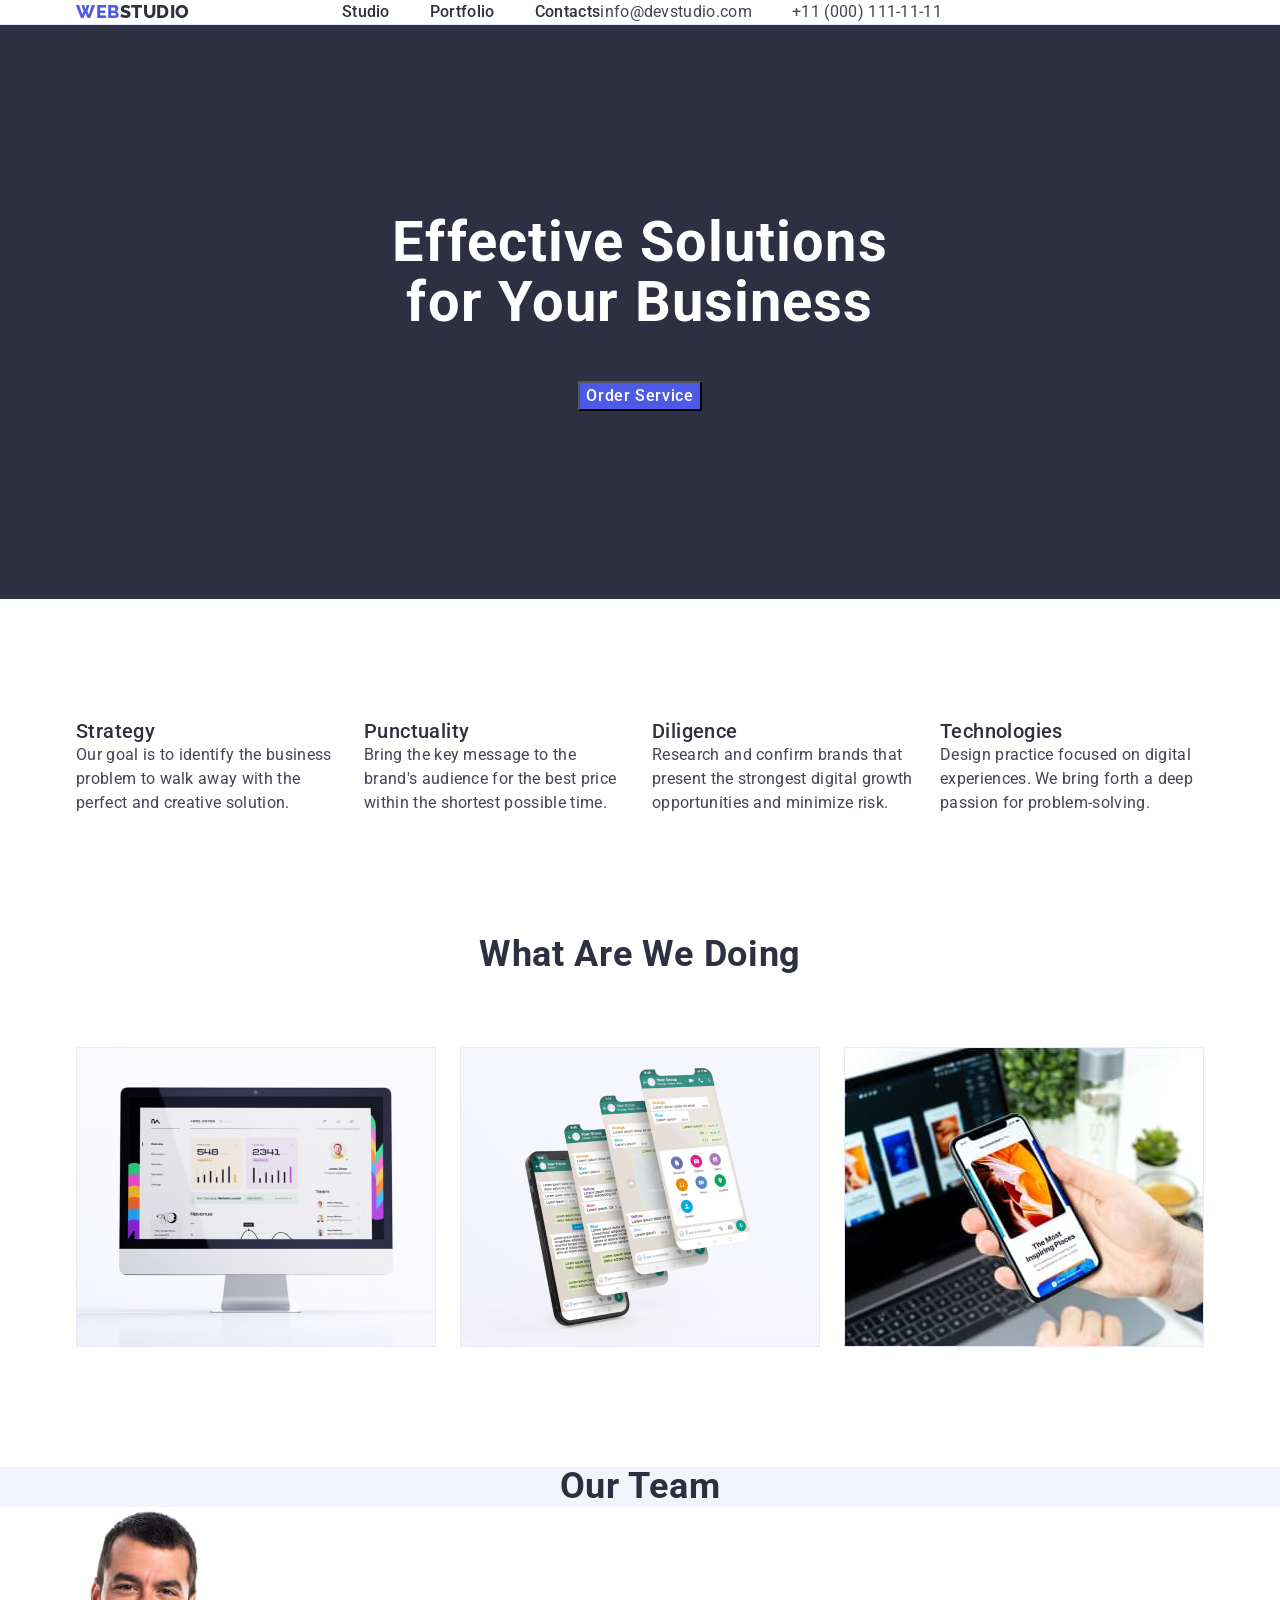
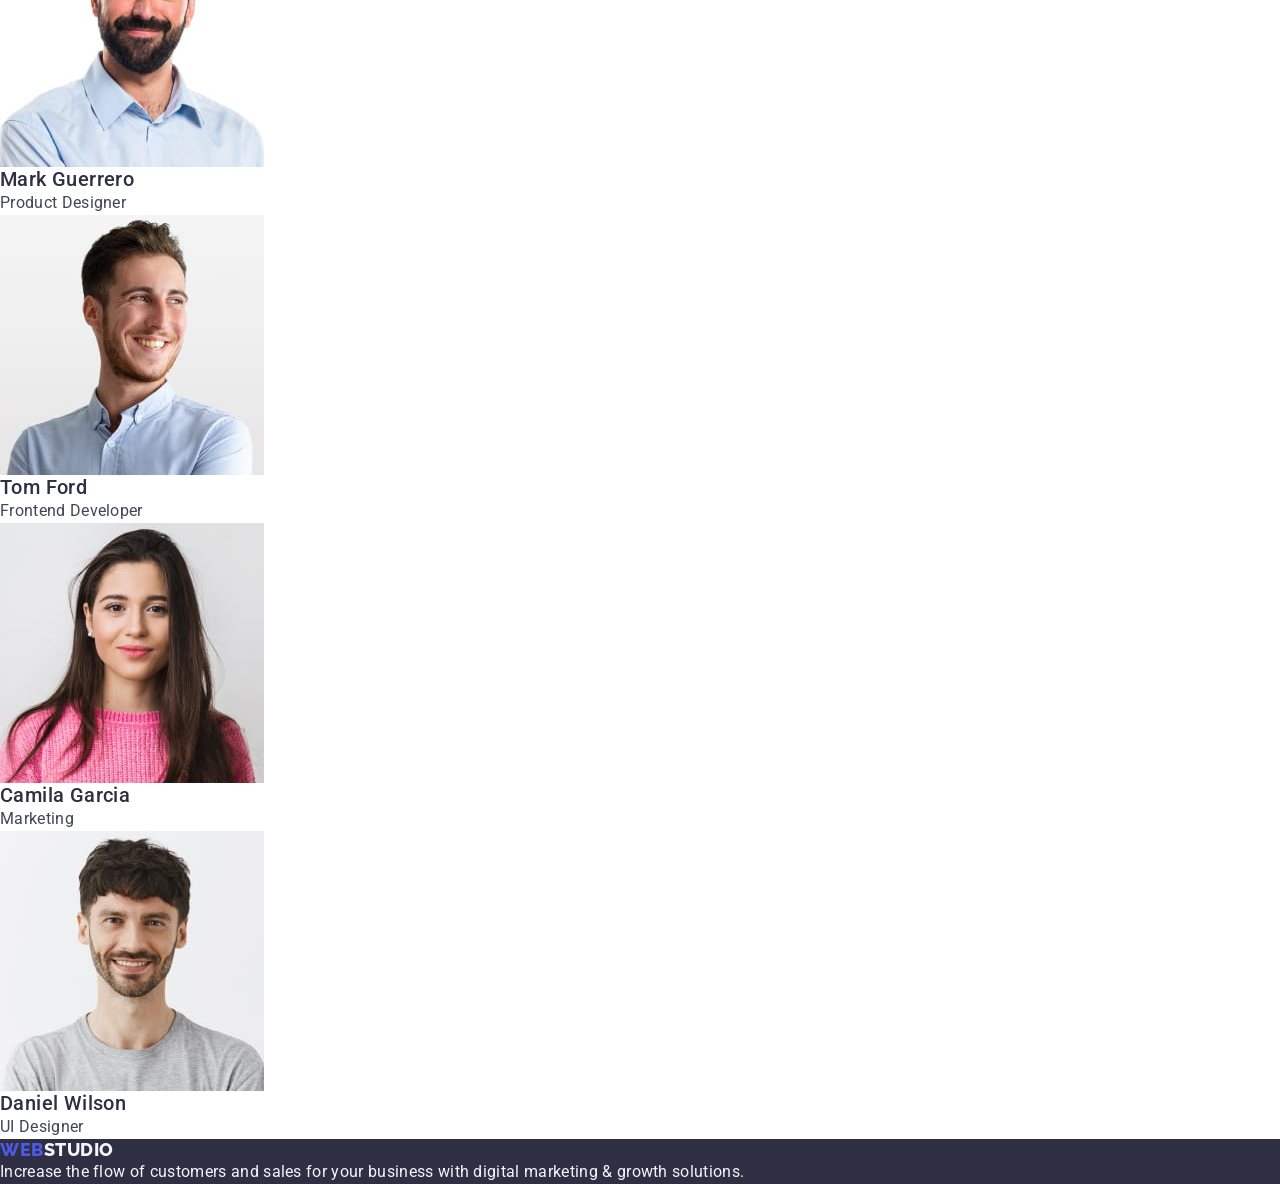
==== index.html @ e905e10e "update header" ====
<!DOCTYPE html>
<html lang="en">
  <head>
    <meta charset="UTF-8" />
    <meta http-equiv="X-UA-Compatible" content="IE=edge" />
    <meta name="viewport" content="width=device-width, initial-scale=1.0" />
    <meta name="description" content="WEBSTUDIO landingpage" />
    <!-- FONTY i STYLE-->
    <link
      rel="stylesheet"
      href="https://cdn.jsdelivr.net/npm/modern-normalize@2.0.0/modern-normalize.min.css"
    />
    <link rel="preconnect" href="https://fonts.googleapis.com" />
    <link rel="preconnect" href="https://fonts.gstatic.com" crossorigin />
    <link
      href="https://fonts.googleapis.com/css2?family=Raleway:wght@800&family=Roboto:wght@400;500;700;900&display=swap"
      rel="stylesheet"
    />
    <link rel="stylesheet" href="./css/styles.css" />
    <title>WEBSTUDIO Landingpage</title>
  </head>
  <body>
    <!-- NAWIGACJA --------------------------------------------------->
    <header class="main-header">
      <div class="header-container container">
        <nav class="main-navigation">
          <a href="./index.html" class="logo link"
            >Web<span class="studio">Studio</span></a
          >
          <ul class="menu-list list">
            <li><a href="./index.html" class="menu-item link">Studio</a></li>
            <li>
              <a href="./portfolio.html" class="menu-item link">Portfolio</a>
            </li>
            <li><a href="" class="menu-item link">Contacts</a></li>
          </ul>
        </nav>
        <address class="contact-details">
          <ul class="list">
            <li>
              <a href="mailto:info@devstudio.com" class="contact-item link"
                >info@devstudio.com</a
              >
            </li>
            <li>
              <a href="tel:+110001111111" class="contact-item link"
                >+11 (000) 111-11-11</a
              >
            </li>
          </ul>
        </address>
      </div>
    </header>

    <main>
      <!-- MAIN HERO SECTION ----------------------------------------------->
      <section class="hero-section">
        <h1 class="hero-title">Effective Solutions for Your Business</h1>
        <button type="button" class="hero-button">Order Service</button>
      </section>
      <!-- WHY US SECTION-------------------------------------------------->
      <section class="why-us-section">
        <h2 class="visually-hidden">Why us</h2>
        <ul class="why-us-list list">
          <li>
            <h3 class="list-item-title">Strategy</h3>
            <p class="why-us-item">
              Our goal is to identify the business problem to walk away with the
              perfect and creative solution.
            </p>
          </li>
          <li>
            <h3 class="list-item-title">Punctuality</h3>
            <p class="why-us-item">
              Bring the key message to the brand's audience for the best price
              within the shortest possible time.
            </p>
          </li>
          <li>
            <h3 class="list-item-title">Diligence</h3>
            <p class="why-us-item">
              Research and confirm brands that present the strongest digital
              growth opportunities and minimize risk.
            </p>
          </li>
          <li>
            <h3 class="list-item-title">Technologies</h3>
            <p class="why-us-item">
              Design practice focused on digital experiences. We bring forth a
              deep passion for problem-solving.
            </p>
          </li>
        </ul>
      </section>
      <!-- WHAT ARE WE DOING SECTION -------------------------------------->
      <section class="we-do-section">
        <h2 class="team-header">What are we doing</h2>
        <ul class="we-do-list list">
          <li>
            <img
              src="./images/screen.jpg"
              alt="we make layouts, and coding for your web site"
              width="360"
              height="300"
            />
          </li>
          <li>
            <img
              src="./images/phones.jpg"
              alt="we also make mobile wersions for all the smartphones"
              width="360"
              height="300"
            />
          </li>
          <li>
            <img
              src="./images/laptophones.jpg"
              alt="we can make color scheme on our tablet for your website"
              width="360"
              height="300"
            />
          </li>
        </ul>
      </section>
      <!-- OUR TEAM SECTION ----------------------------------------------->
      <section class="team-section">
        <h2 class="team-header">Our Team</h2>
        <ul class="list">
          <li class="team-card">
            <img
              src="./images/guerrero.jpg"
              alt="man with a dark beard and short hair"
              width="264"
              height="260"
            />
            <h3 class="list-item-title">Mark Guerrero</h3>
            <p class="job-item">Product Designer</p>
          </li>
          <li class="team-card">
            <img
              src="./images/ford.jpg"
              alt="smiling young man in blue shirt"
              width="264"
              height="260"
            />
            <h3 class="list-item-title">Tom Ford</h3>
            <p class="job-item">Frontend Developer</p>
          </li>
          <li class="team-card">
            <img
              src="./images/garcia.jpg"
              alt="beautiful young woman with long brown hair in a pink sweater"
              width="264"
              height="260"
            />
            <h3 class="list-item-title">Camila Garcia</h3>
            <p class="job-item">Marketing</p>
          </li>
          <li class="team-card">
            <img
              src="./images/wilson.jpg"
              alt="smiling man with short stubble and brown hair"
              width="264"
              height="260"
            />
            <h3 class="list-item-title">Daniel Wilson</h3>
            <p class="job-item">UI Designer</p>
          </li>
        </ul>
      </section>
      <!-- FOOTER -------------------------------------------------------------->
      <footer class="footer-section">
        <a href="./index.html" class="logo link"
          >Web<span class="studio-footer">Studio</span></a
        >
        <p class="footer-text">
          Increase the flow of customers and sales for your business with
          digital marketing & growth solutions.
        </p>
      </footer>
    </main>
  </body>
</html>
---- css/styles.css ----
:root {
  --primary-bradn-color: #4d5ae5; /*IRIS*/
  --pressed-state-color: #404bbf; /*OCEAN*/
  --primary-text-color: #434455; /*SLATE*/
  --success-valid-color: #31d0aa; /*GREEN*/
  --second-text-color: #2e2f42; /*NAVY BLUE*/
  --subtle-text: #8e8f99; /*LIGHT SLATE*/
  --accent-color: #e7e9fc; /*CORNFLOWER*/
  --light-background: #f4f4fd; /*CLOUD*/
  --modal-overlay-color: #2e2f4266; /*NAVY BLUE MODAL*/
  --hero-background: #2e2f42b2; /*GREY*/
  --white-background: #ffffff; /*WHITE*/
  --modal-background-color: #fcfcfc; /*DAIRY*/
}

h1,
h2,
h3,
h4,
h5,
h6,
ul,
p {
  margin: 0;
  padding: 0;
  list-style-type: none;
}
img {
  display: block;
}

body {
  font-family: 'Roboto', sans-serif;
  font-weight: 400;
  font-size: 16px;
  line-height: 1.5;
  letter-spacing: 0.02em;
  color: var(--primary-text-color);
  background-color: var(--white-background);
}

.container {
  width: 1158px;
  margin: 0 auto;
  padding: 0 15px;
}

.visually-hidden {
  position: absolute;
  width: 1px;
  height: 1px;
  margin: -1px;
  border: 0;
  padding: 0;
  white-space: nowrap;
  clip-path: inset(100%);
  clip: rect(0 0 0 0);
  overflow: hidden;
}

.main-header {
  display: flex;
  align-items: center;
  justify-content: space-between;
  border-bottom: 1px solid #e7e9fc;
}

.header-container {
  display: flex;
}

.logo {
  color: var(--primary-bradn-color);
  font-family: 'Raleway', sans-serif;
  font-size: 18px;
  font-weight: 800;
  line-height: 1.17;
  letter-spacing: 0.54px;
  text-transform: uppercase;
  display: block;
  margin-right: 76px;
}

.studio {
  color: var(--second-text-color);
}

.main-navigation {
  display: flex;
  align-items: center;
}

.menu-list {
  display: flex;
  margin-left: 76px;
  gap: 40px;
}

.menu-item {
  font-weight: 500;
  font-size: 16px;
  line-height: 1.5;
  letter-spacing: 0.02em;
  color: var(--second-text-color);
  padding: 24px 0;
}

.list {
  list-style-type: none;
}

.link {
  text-decoration: none;
}

.menu-item:hover,
.menu-item:focus {
  color: var(--pressed-state-color);
}

.contact-details {
  font-style: normal;
}

.contact-details ul {
  display: flex;
  gap: 40px;
  margin-right: 156px;
}

.contact-item {
  font-size: 16px;
  line-height: 1.5;
  letter-spacing: 0.02em;
  color: var(--primary-text-color);
}

.contact-item:hover,
.contact-item:focus {
  color: var(--pressed-state-color);
}

.hero-section {
  background-color: var(--second-text-color);
  display: flex;
  flex-direction: column;
  align-items: center;
  padding: 188px;
}

.hero-title {
  color: var(--white-background);
  font-size: 56px;
  font-weight: 700;
  line-height: 1.07;
  letter-spacing: 0.02em;
  text-align: center;
  width: 496px;
}

.hero-button {
  background: var(--primary-bradn-color);
  color: var(--white-background);
  font-weight: 500;
  letter-spacing: 0.64px;
  font-family: 'Roboto', sans-serif;
  cursor: pointer;
  font-size: 16px;
  line-height: 1.5;
  margin-top: 48px;
}

.hero-button:hover,
.hero-button:focus {
  background-color: var(--pressed-state-color);
}

/* SEKCJA TZY */
.why-us-list {
  display: flex;
  flex-direction: row;
  gap: 24px;
  align-items: center;

  margin: 120px auto;
}

.why-us-section {
  display: flex;
  flex-direction: row;
  align-items: center;
}

.why-us-item {
  font-size: 16px;
  line-height: 1.5;
  letter-spacing: 0.02em;
  color: var(--primary-text-color);
  width: 264px;
}

/* SEKCJA CZWARTA */

.we-do-section {
  display: flex;
  flex-direction: column;
  align-items: center;
}
.we-do-list {
  display: flex;
  gap: 24px;
  align-items: center;
  margin: 72px auto 120px;
}

.team-section {
  background-color: var(--light-background);
}

.team-header {
  font-size: 36px;
  text-align: center;
  font-weight: 700;
  line-height: 1.11;
  letter-spacing: 0.02em;
  text-transform: capitalize;
  color: var(--second-text-color);
}

.team-card {
  background-color: var(--white-background);
}

.job-item {
  letter-spacing: 0.02em;
}

.studio-footer {
  color: var(--light-background);
}

.footer-section {
  background-color: var(--second-text-color);
}

.footer-text {
  color: var(--light-background);
}

/*PORTFOLIO ---------------- */

.filter-button {
  background-color: var(--light-background);
  color: var(--primary-bradn-color);
  font-family: 'Roboto', sans-serif;
  font-size: 16px;
  font-weight: 500;
  line-height: 1.5;
  letter-spacing: 0.04em;
  cursor: pointer;
}

.filter-button:hover,
.filter-button:focus {
  background-color: var(--pressed-state-color);
  color: var(--white-background);
}

.list-item-title {
  font-size: 20px;
  font-weight: 500;
  line-height: 1.2;
  letter-spacing: 0.02em;
  color: var(--second-text-color);
}

.projects-text {
  color: var(--primary-text-color);
}

.container {
  display: flex;
  flex-direction: row;
}
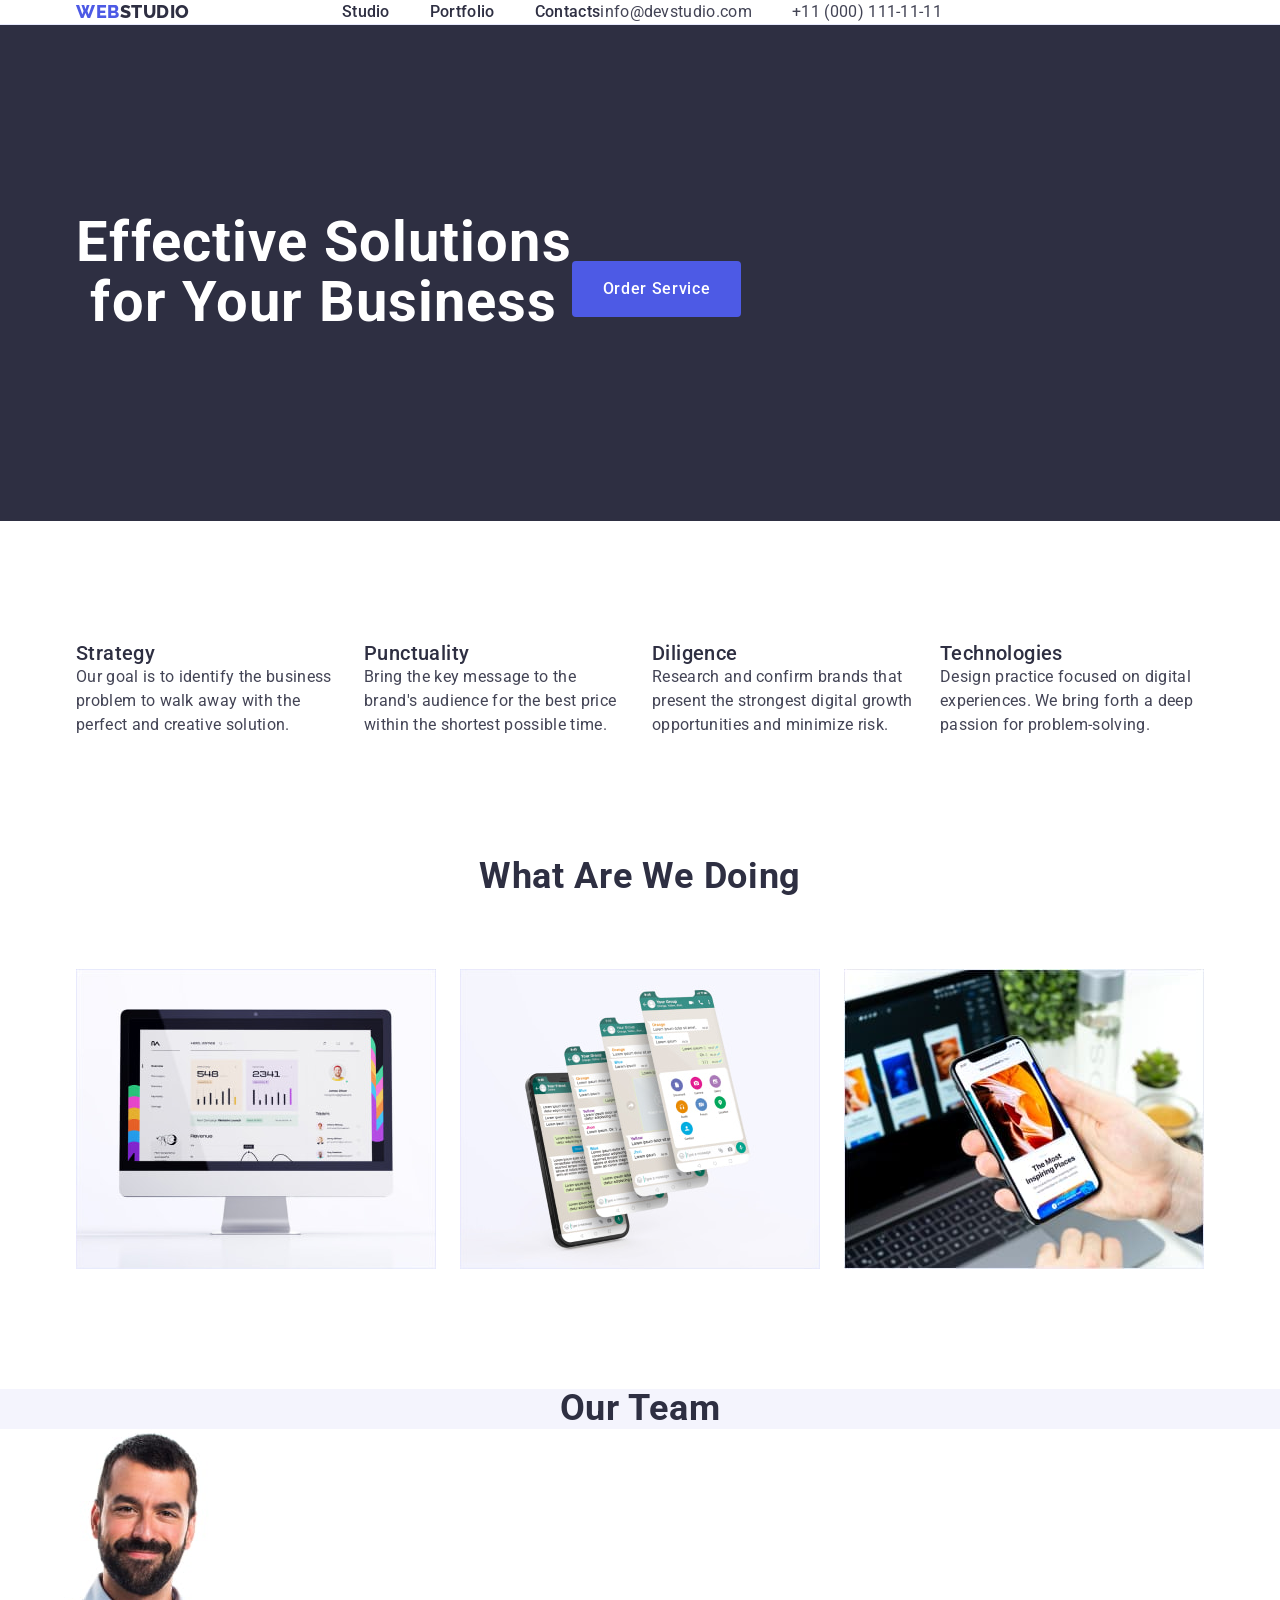
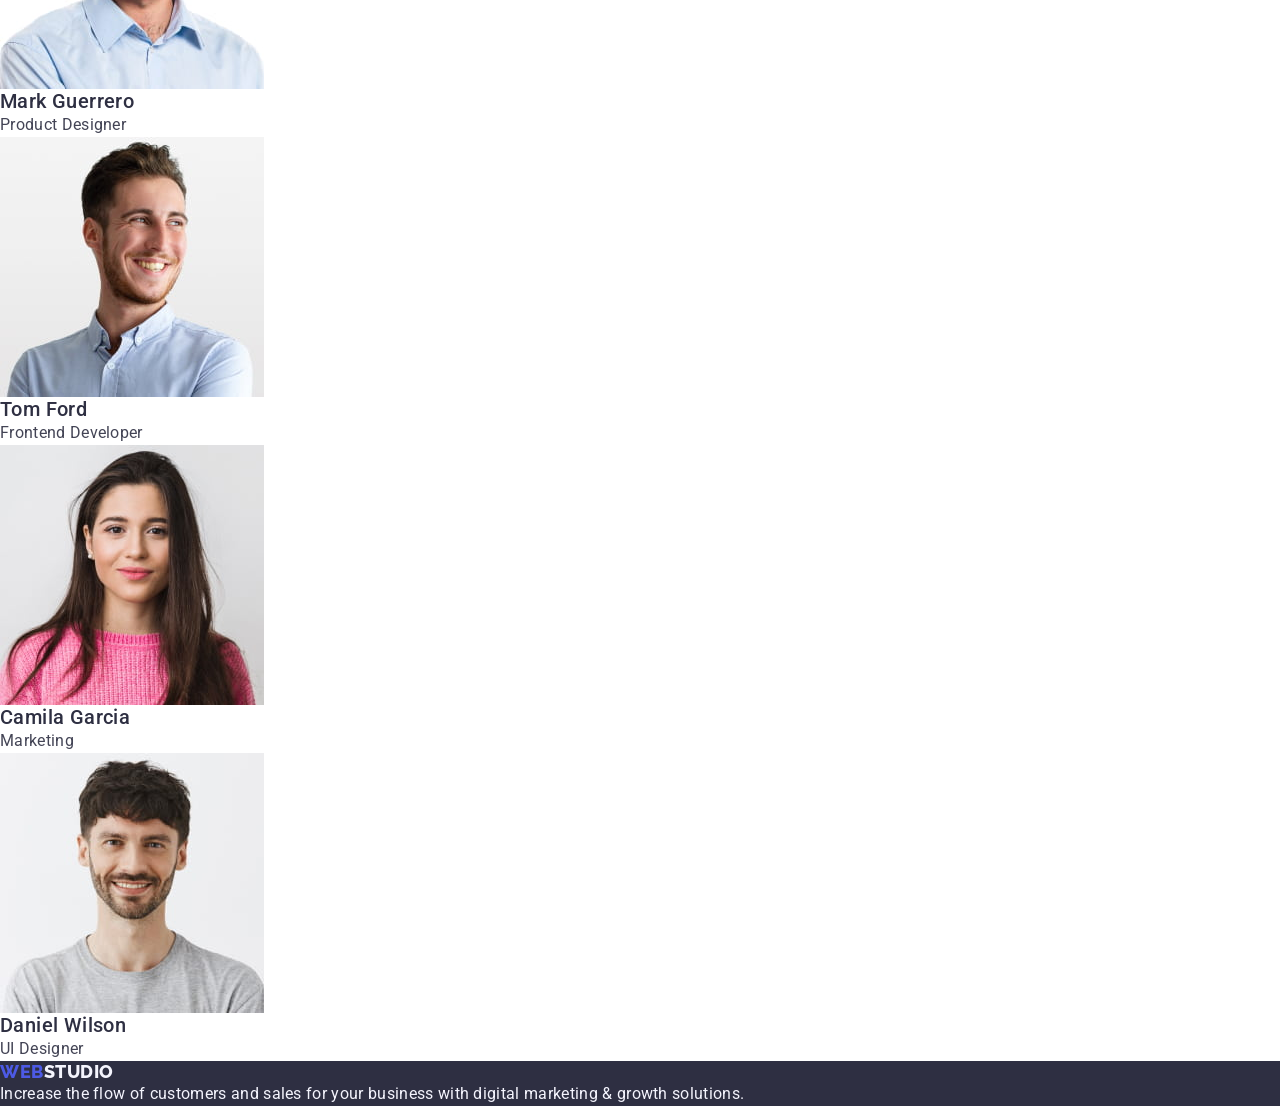
==== commit 8ff1e5a4: "update first section" ====
--- a/index.html
+++ b/index.html
@@ -55,8 +55,10 @@
     <main>
       <!-- MAIN HERO SECTION ----------------------------------------------->
       <section class="hero-section">
-        <h1 class="hero-title">Effective Solutions for Your Business</h1>
-        <button type="button" class="hero-button">Order Service</button>
+        <div class="hero-container container">
+          <h1 class="hero-title">Effective Solutions for Your Business</h1>
+          <button type="button" class="hero-button">Order Service</button>
+        </div>
       </section>
       <!-- WHY US SECTION-------------------------------------------------->
       <section class="why-us-section">
--- a/css/styles.css
+++ b/css/styles.css
@@ -145,7 +145,7 @@
   display: flex;
   flex-direction: column;
   align-items: center;
-  padding: 188px;
+  padding: 188px 0;
 }
 
 .hero-title {
@@ -155,11 +155,11 @@
   line-height: 1.07;
   letter-spacing: 0.02em;
   text-align: center;
-  width: 496px;
+  max-width: 496px;
 }
 
 .hero-button {
-  background: var(--primary-bradn-color);
+  background-color: var(--primary-bradn-color);
   color: var(--white-background);
   font-weight: 500;
   letter-spacing: 0.64px;
@@ -167,7 +167,12 @@
   cursor: pointer;
   font-size: 16px;
   line-height: 1.5;
+  display: block;
   margin-top: 48px;
+  min-width: 169px;
+  height: 56px;
+  border: none;
+  border-radius: 4px;
 }
 
 .hero-button:hover,
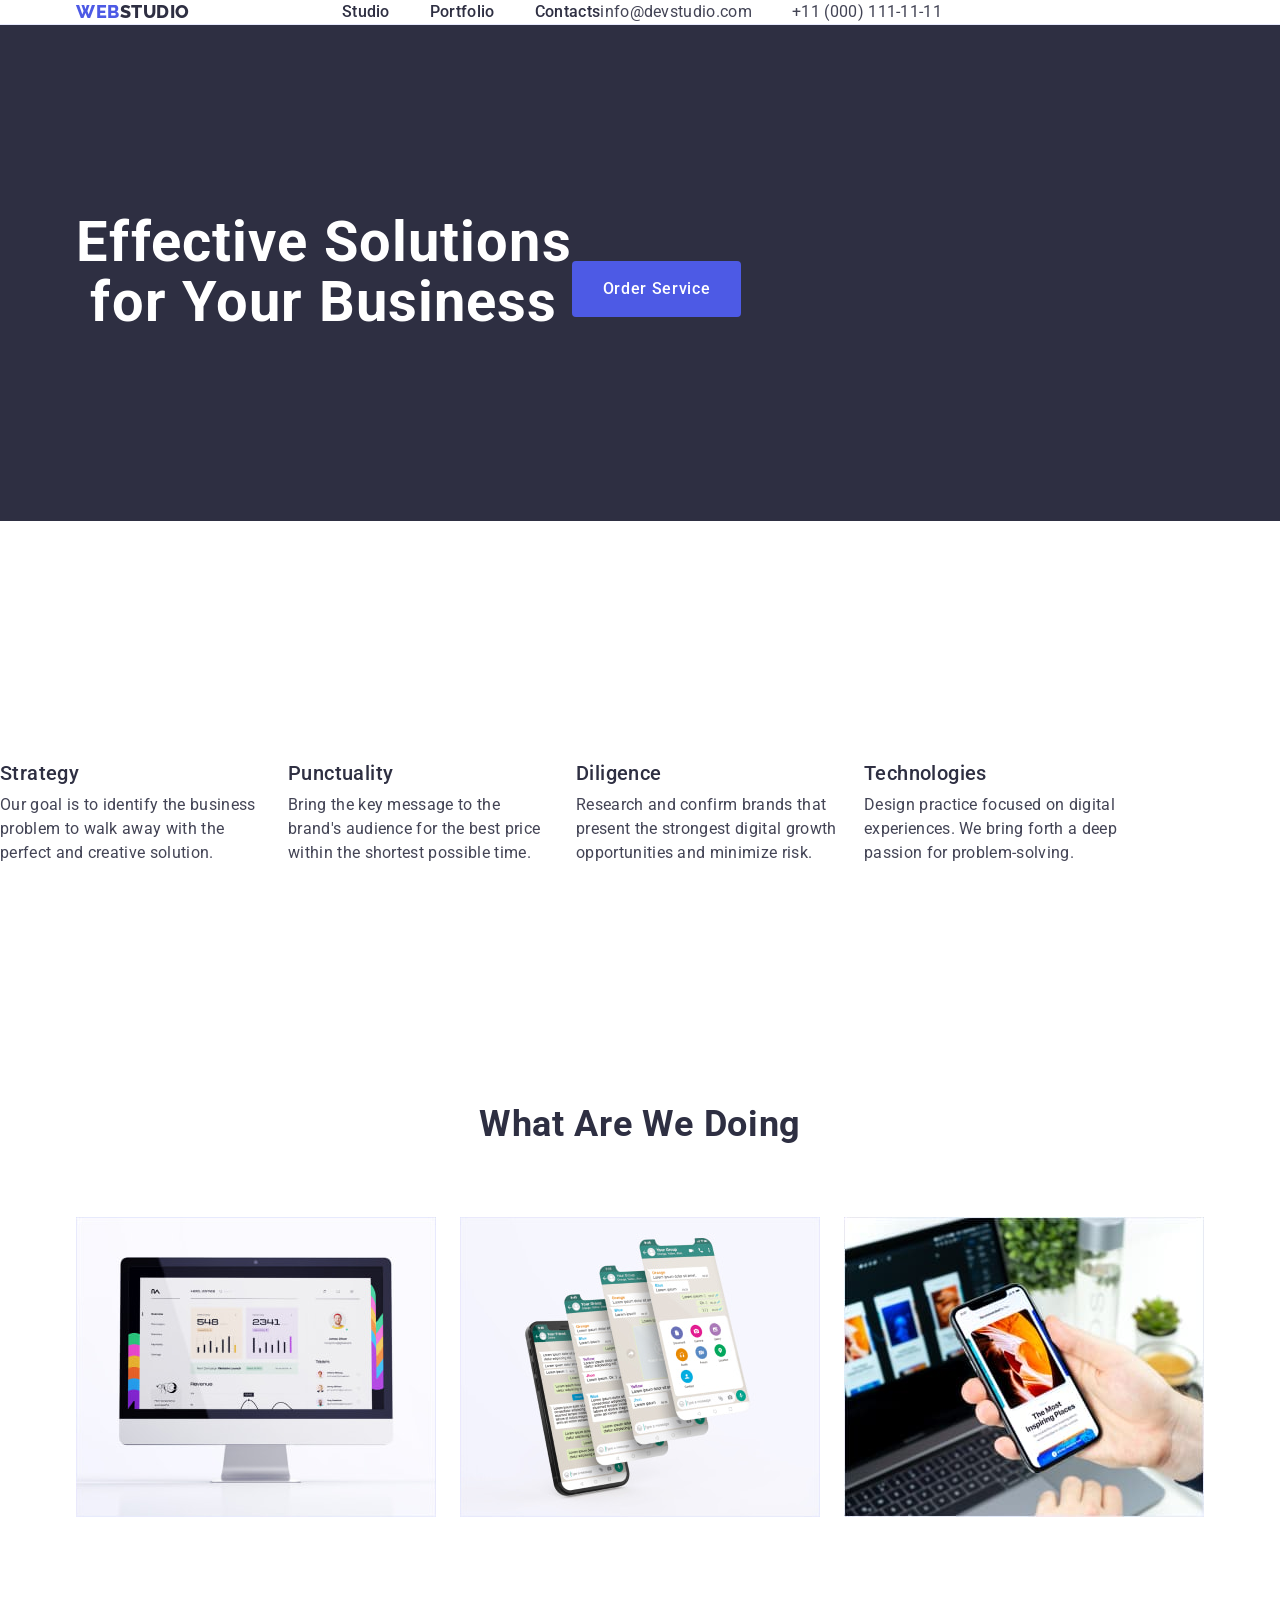
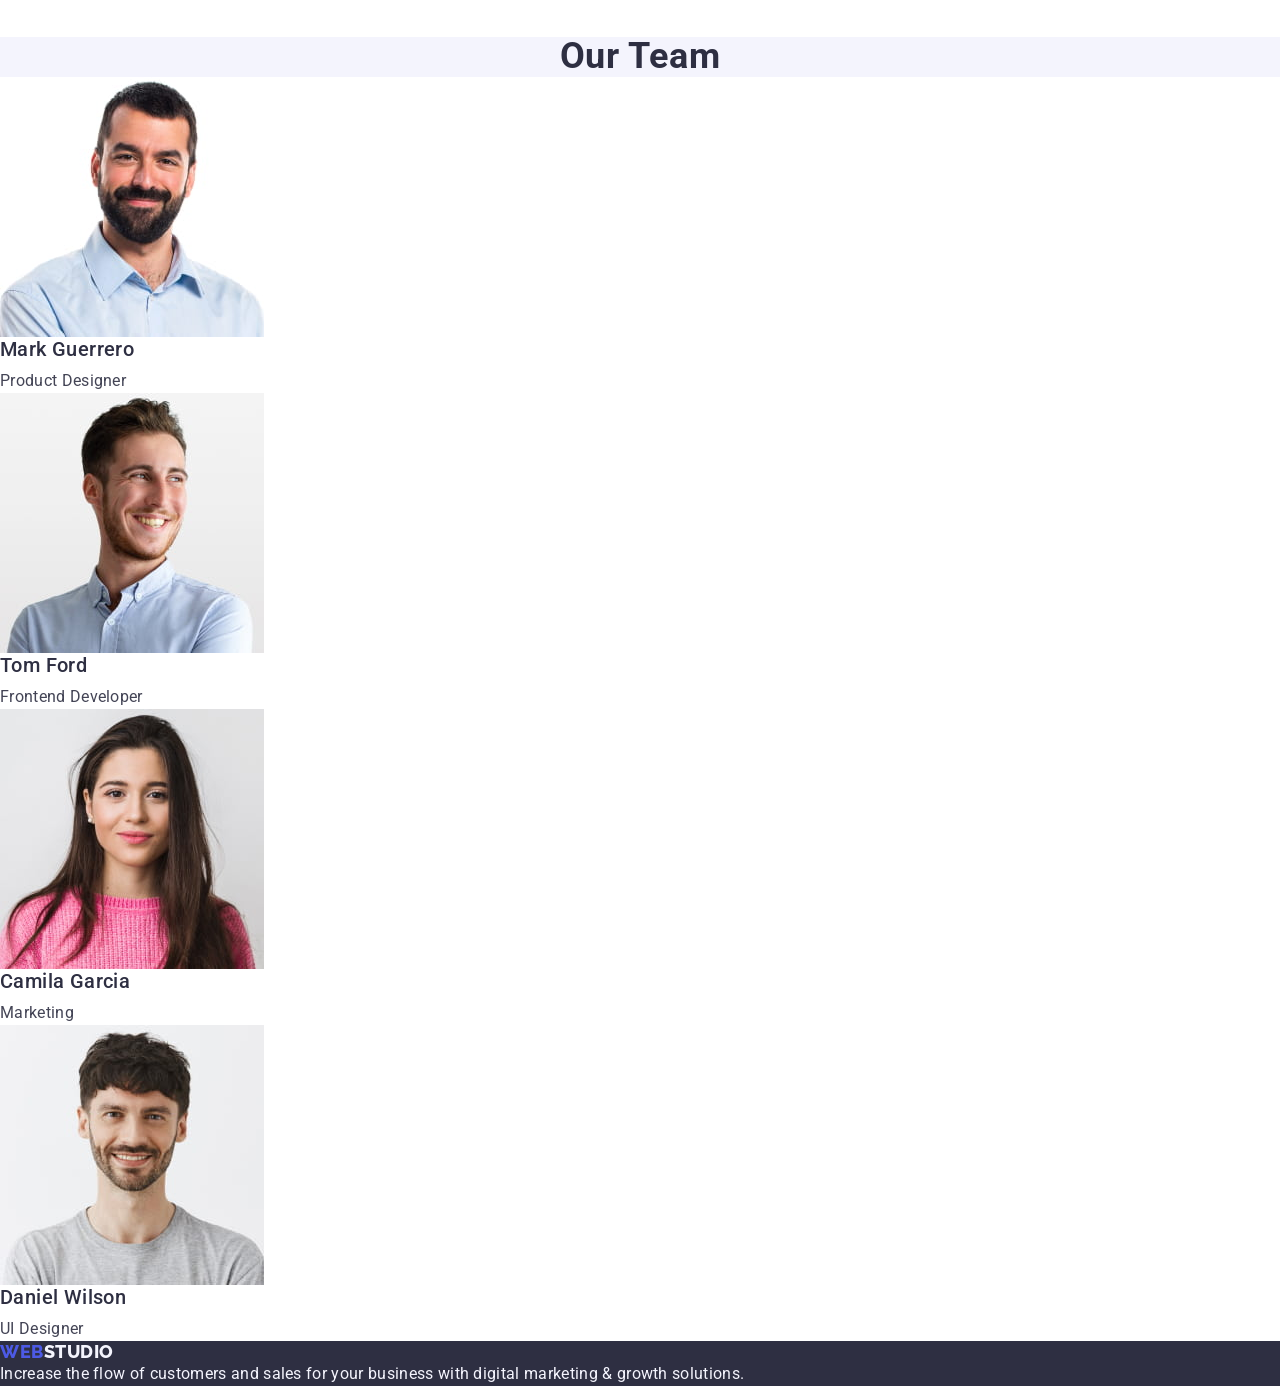
==== commit d27113ba: "update" ====
--- a/index.html
+++ b/index.html
@@ -53,46 +53,48 @@
     </header>
 
     <main>
-      <!-- MAIN HERO SECTION ----------------------------------------------->
+      <!-- MAIN HERO SECTION (PIERWSZA)----------------------------------------------->
       <section class="hero-section">
         <div class="hero-container container">
           <h1 class="hero-title">Effective Solutions for Your Business</h1>
           <button type="button" class="hero-button">Order Service</button>
         </div>
       </section>
-      <!-- WHY US SECTION-------------------------------------------------->
+      <!-- WHY US SECTION (DRUGA)-------------------------------------------------->
       <section class="why-us-section">
-        <h2 class="visually-hidden">Why us</h2>
-        <ul class="why-us-list list">
-          <li>
-            <h3 class="list-item-title">Strategy</h3>
-            <p class="why-us-item">
-              Our goal is to identify the business problem to walk away with the
-              perfect and creative solution.
-            </p>
-          </li>
-          <li>
-            <h3 class="list-item-title">Punctuality</h3>
-            <p class="why-us-item">
-              Bring the key message to the brand's audience for the best price
-              within the shortest possible time.
-            </p>
-          </li>
-          <li>
-            <h3 class="list-item-title">Diligence</h3>
-            <p class="why-us-item">
-              Research and confirm brands that present the strongest digital
-              growth opportunities and minimize risk.
-            </p>
-          </li>
-          <li>
-            <h3 class="list-item-title">Technologies</h3>
-            <p class="why-us-item">
-              Design practice focused on digital experiences. We bring forth a
-              deep passion for problem-solving.
-            </p>
-          </li>
-        </ul>
+        <div>
+          <h2 class="visually-hidden">Why us</h2>
+          <ul class="why-us-list list">
+            <li class="why-us-list-point">
+              <h3 class="list-item-title">Strategy</h3>
+              <p class="why-us-item">
+                Our goal is to identify the business problem to walk away with
+                the perfect and creative solution.
+              </p>
+            </li>
+            <li class="why-us-list-point">
+              <h3 class="list-item-title">Punctuality</h3>
+              <p class="why-us-item">
+                Bring the key message to the brand's audience for the best price
+                within the shortest possible time.
+              </p>
+            </li>
+            <li class="why-us-list-point">
+              <h3 class="list-item-title">Diligence</h3>
+              <p class="why-us-item">
+                Research and confirm brands that present the strongest digital
+                growth opportunities and minimize risk.
+              </p>
+            </li>
+            <li class="why-us-list-point">
+              <h3 class="list-item-title">Technologies</h3>
+              <p class="why-us-item">
+                Design practice focused on digital experiences. We bring forth a
+                deep passion for problem-solving.
+              </p>
+            </li>
+          </ul>
+        </div>
       </section>
       <!-- WHAT ARE WE DOING SECTION -------------------------------------->
       <section class="we-do-section">
--- a/css/styles.css
+++ b/css/styles.css
@@ -180,13 +180,12 @@
   background-color: var(--pressed-state-color);
 }
 
-/* SEKCJA TZY */
+/* SEKCJA DRUGA */
 .why-us-list {
   display: flex;
   flex-direction: row;
   gap: 24px;
   align-items: center;
-
   margin: 120px auto;
 }
 
@@ -194,6 +193,7 @@
   display: flex;
   flex-direction: row;
   align-items: center;
+  padding: 120px 0;
 }
 
 .why-us-item {
@@ -202,6 +202,10 @@
   letter-spacing: 0.02em;
   color: var(--primary-text-color);
   width: 264px;
+}
+
+.why-us-list-point {
+  width: calc((100% - 72px) / 4);
 }
 
 /* SEKCJA CZWARTA */
@@ -277,6 +281,8 @@
   line-height: 1.2;
   letter-spacing: 0.02em;
   color: var(--second-text-color);
+  /** czy to działa do wszyskich titles? **/
+  margin-bottom: 8px;
 }
 
 .projects-text {
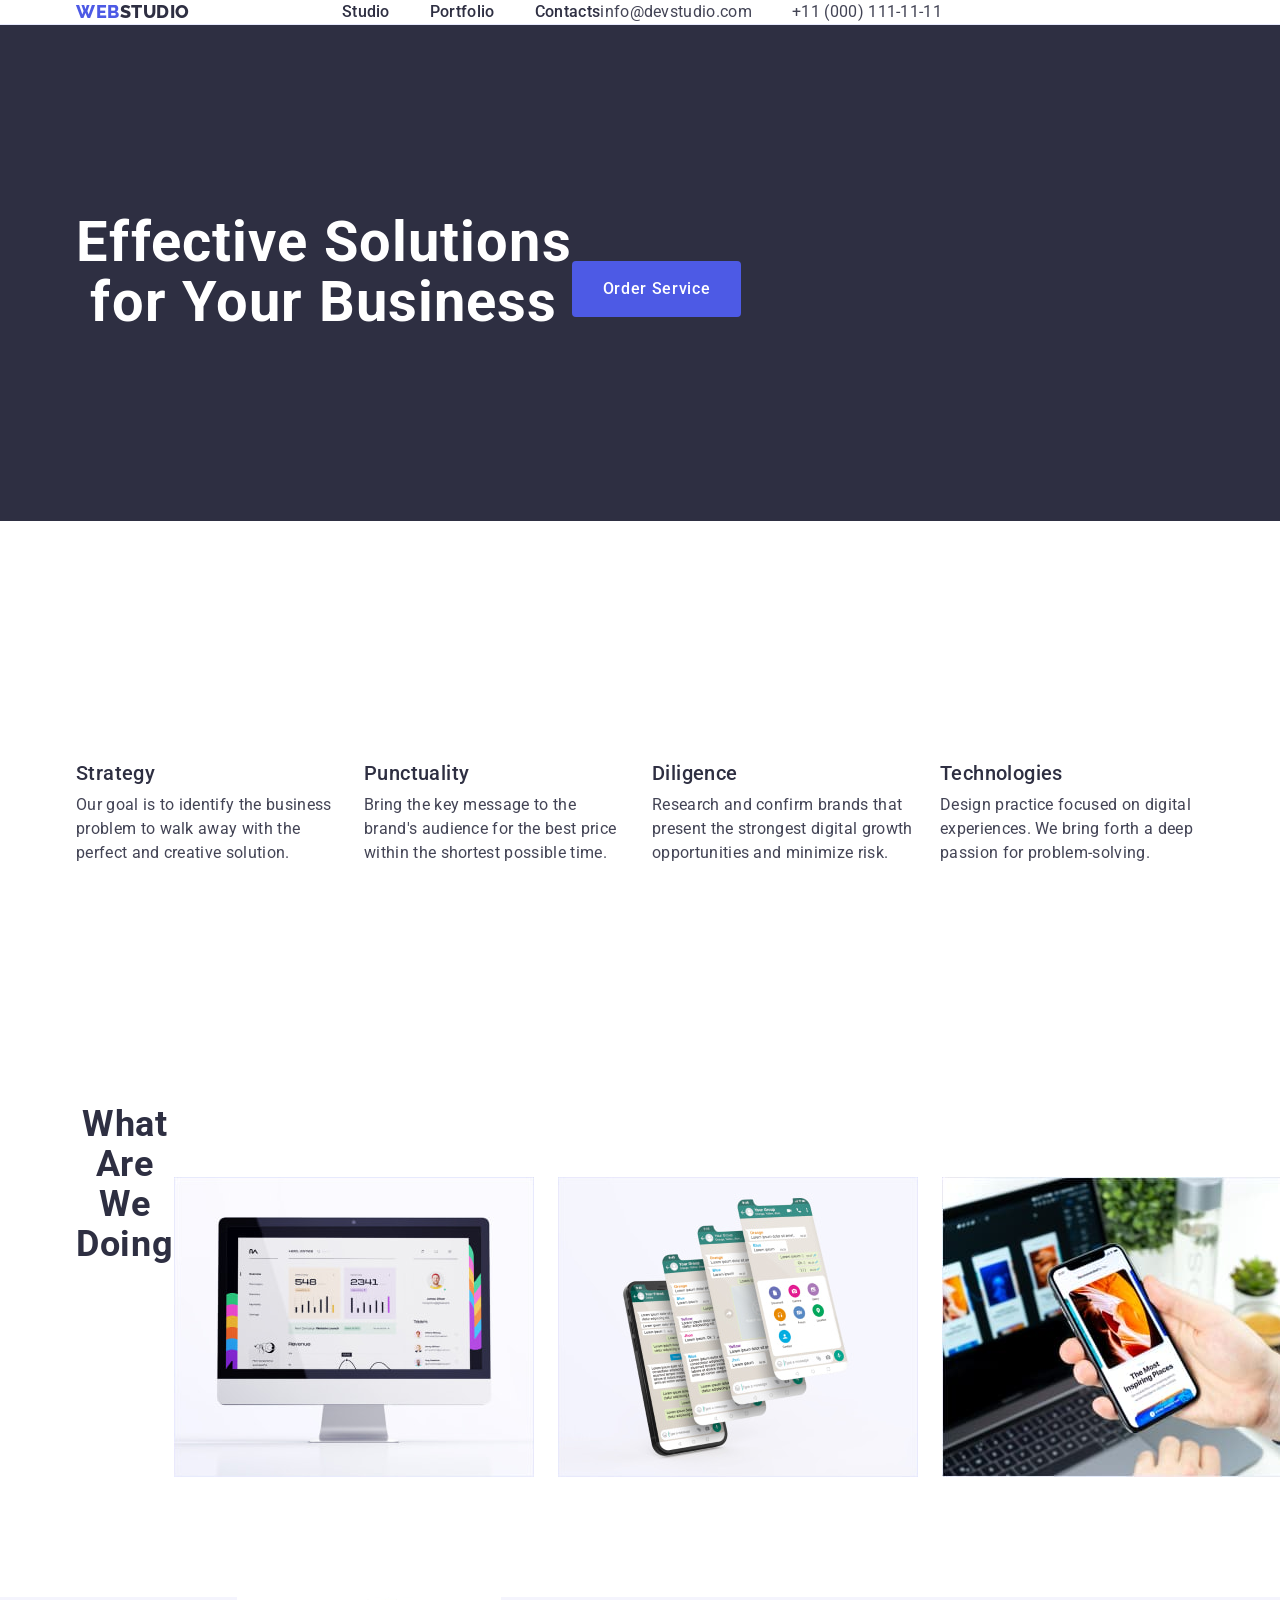
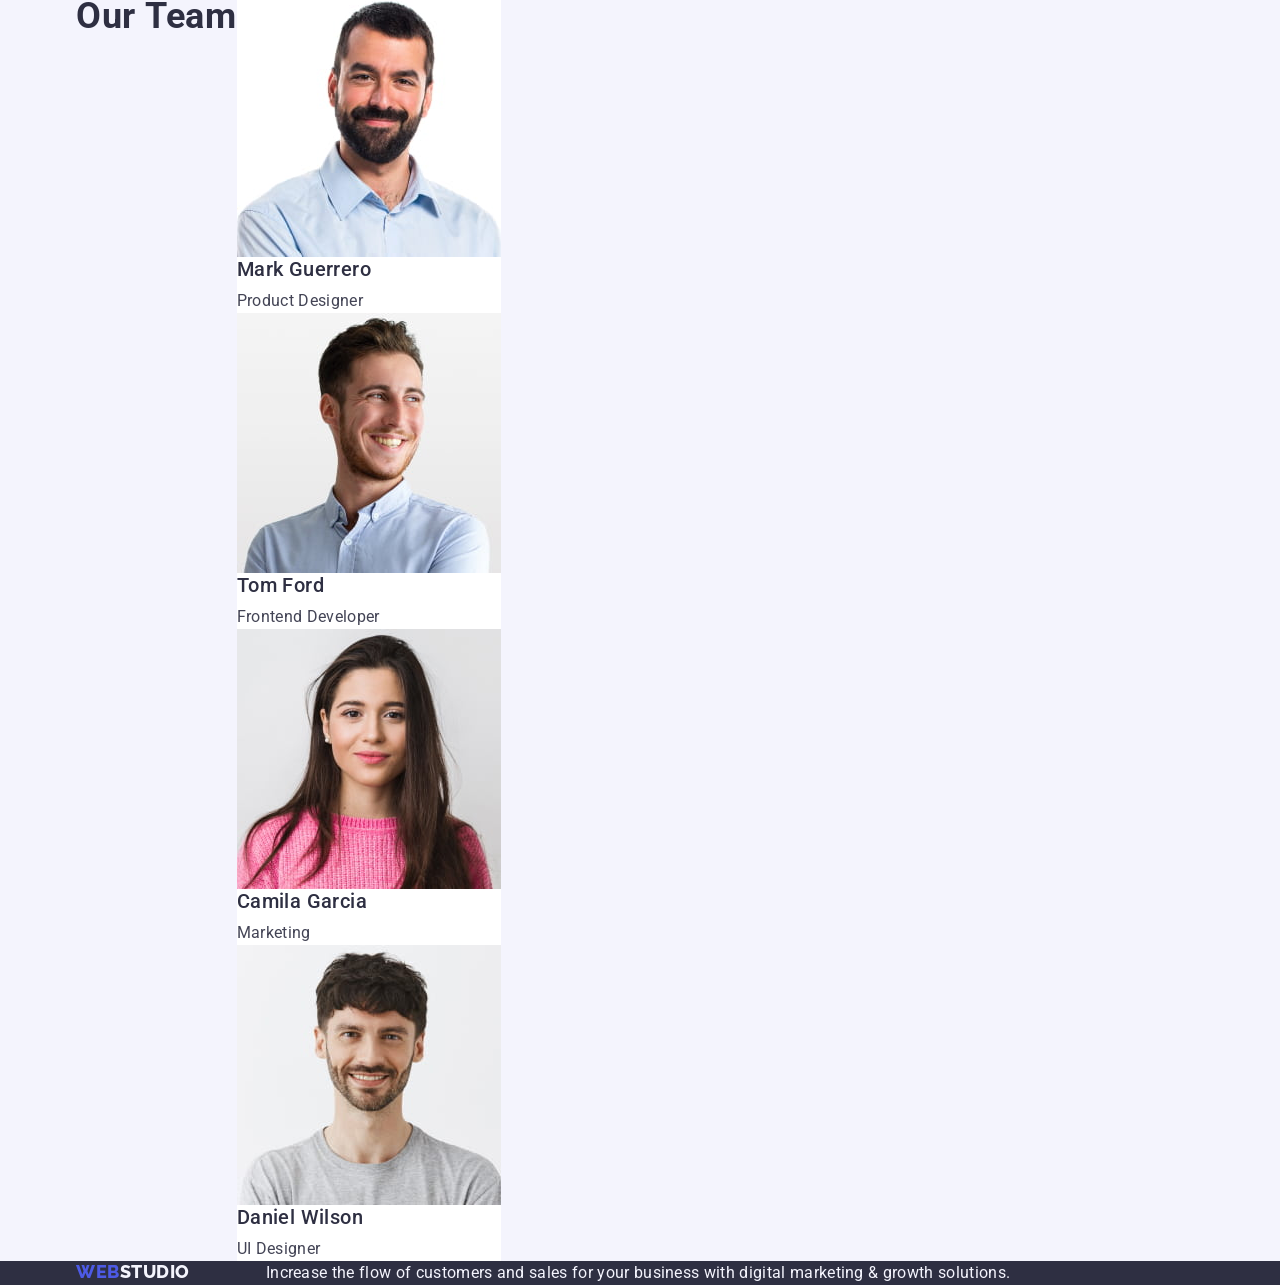
==== commit 9173ff23: "divs" ====
--- a/index.html
+++ b/index.html
@@ -62,7 +62,7 @@
       </section>
       <!-- WHY US SECTION (DRUGA)-------------------------------------------------->
       <section class="why-us-section">
-        <div>
+        <div class="container">
           <h2 class="visually-hidden">Why us</h2>
           <ul class="why-us-list list">
             <li class="why-us-list-point">
@@ -96,91 +96,97 @@
           </ul>
         </div>
       </section>
-      <!-- WHAT ARE WE DOING SECTION -------------------------------------->
+      <!-- WHAT ARE WE DOING SECTION (TRZECIA) -------------------------------------->
       <section class="we-do-section">
-        <h2 class="team-header">What are we doing</h2>
-        <ul class="we-do-list list">
-          <li>
-            <img
-              src="./images/screen.jpg"
-              alt="we make layouts, and coding for your web site"
-              width="360"
-              height="300"
-            />
-          </li>
-          <li>
-            <img
-              src="./images/phones.jpg"
-              alt="we also make mobile wersions for all the smartphones"
-              width="360"
-              height="300"
-            />
-          </li>
-          <li>
-            <img
-              src="./images/laptophones.jpg"
-              alt="we can make color scheme on our tablet for your website"
-              width="360"
-              height="300"
-            />
-          </li>
-        </ul>
+        <div class="container">
+          <h2 class="team-header">What are we doing</h2>
+          <ul class="we-do-list list">
+            <li>
+              <img
+                src="./images/screen.jpg"
+                alt="we make layouts, and coding for your web site"
+                width="360"
+                height="300"
+              />
+            </li>
+            <li>
+              <img
+                src="./images/phones.jpg"
+                alt="we also make mobile wersions for all the smartphones"
+                width="360"
+                height="300"
+              />
+            </li>
+            <li>
+              <img
+                src="./images/laptophones.jpg"
+                alt="we can make color scheme on our tablet for your website"
+                width="360"
+                height="300"
+              />
+            </li>
+          </ul>
+        </div>
       </section>
       <!-- OUR TEAM SECTION ----------------------------------------------->
       <section class="team-section">
-        <h2 class="team-header">Our Team</h2>
-        <ul class="list">
-          <li class="team-card">
-            <img
-              src="./images/guerrero.jpg"
-              alt="man with a dark beard and short hair"
-              width="264"
-              height="260"
-            />
-            <h3 class="list-item-title">Mark Guerrero</h3>
-            <p class="job-item">Product Designer</p>
-          </li>
-          <li class="team-card">
-            <img
-              src="./images/ford.jpg"
-              alt="smiling young man in blue shirt"
-              width="264"
-              height="260"
-            />
-            <h3 class="list-item-title">Tom Ford</h3>
-            <p class="job-item">Frontend Developer</p>
-          </li>
-          <li class="team-card">
-            <img
-              src="./images/garcia.jpg"
-              alt="beautiful young woman with long brown hair in a pink sweater"
-              width="264"
-              height="260"
-            />
-            <h3 class="list-item-title">Camila Garcia</h3>
-            <p class="job-item">Marketing</p>
-          </li>
-          <li class="team-card">
-            <img
-              src="./images/wilson.jpg"
-              alt="smiling man with short stubble and brown hair"
-              width="264"
-              height="260"
-            />
-            <h3 class="list-item-title">Daniel Wilson</h3>
-            <p class="job-item">UI Designer</p>
-          </li>
-        </ul>
+        <div class="container">
+          <h2 class="team-header">Our Team</h2>
+          <ul class="list">
+            <li class="team-card">
+              <img
+                src="./images/guerrero.jpg"
+                alt="man with a dark beard and short hair"
+                width="264"
+                height="260"
+              />
+              <h3 class="list-item-title">Mark Guerrero</h3>
+              <p class="job-item">Product Designer</p>
+            </li>
+            <li class="team-card">
+              <img
+                src="./images/ford.jpg"
+                alt="smiling young man in blue shirt"
+                width="264"
+                height="260"
+              />
+              <h3 class="list-item-title">Tom Ford</h3>
+              <p class="job-item">Frontend Developer</p>
+            </li>
+            <li class="team-card">
+              <img
+                src="./images/garcia.jpg"
+                alt="beautiful young woman with long brown hair in a pink sweater"
+                width="264"
+                height="260"
+              />
+              <h3 class="list-item-title">Camila Garcia</h3>
+              <p class="job-item">Marketing</p>
+            </li>
+            <li class="team-card">
+              <img
+                src="./images/wilson.jpg"
+                alt="smiling man with short stubble and brown hair"
+                width="264"
+                height="260"
+              />
+              <h3 class="list-item-title">Daniel Wilson</h3>
+              <p class="job-item">UI Designer</p>
+            </li>
+          </ul>
+        </div>
       </section>
       <!-- FOOTER -------------------------------------------------------------->
       <footer class="footer-section">
-        <a href="./index.html" class="logo link"
-          >Web<span class="studio-footer">Studio</span></a
-        >
-        <p class="footer-text">
-          Increase the flow of customers and sales for your business with
-          digital marketing & growth solutions.
-        </p>
+        <div class="container">
+          <a href="./index.html" class="logo link"
+            >Web<span class="studio-footer">Studio</span></a
+          >
+          <p class="footer-text">
+            Increase the flow of customers and sales for your business with
+            digital marketing & growth solutions.
+          </p>
+        </div>
       </footer>
     </main>
   </body>
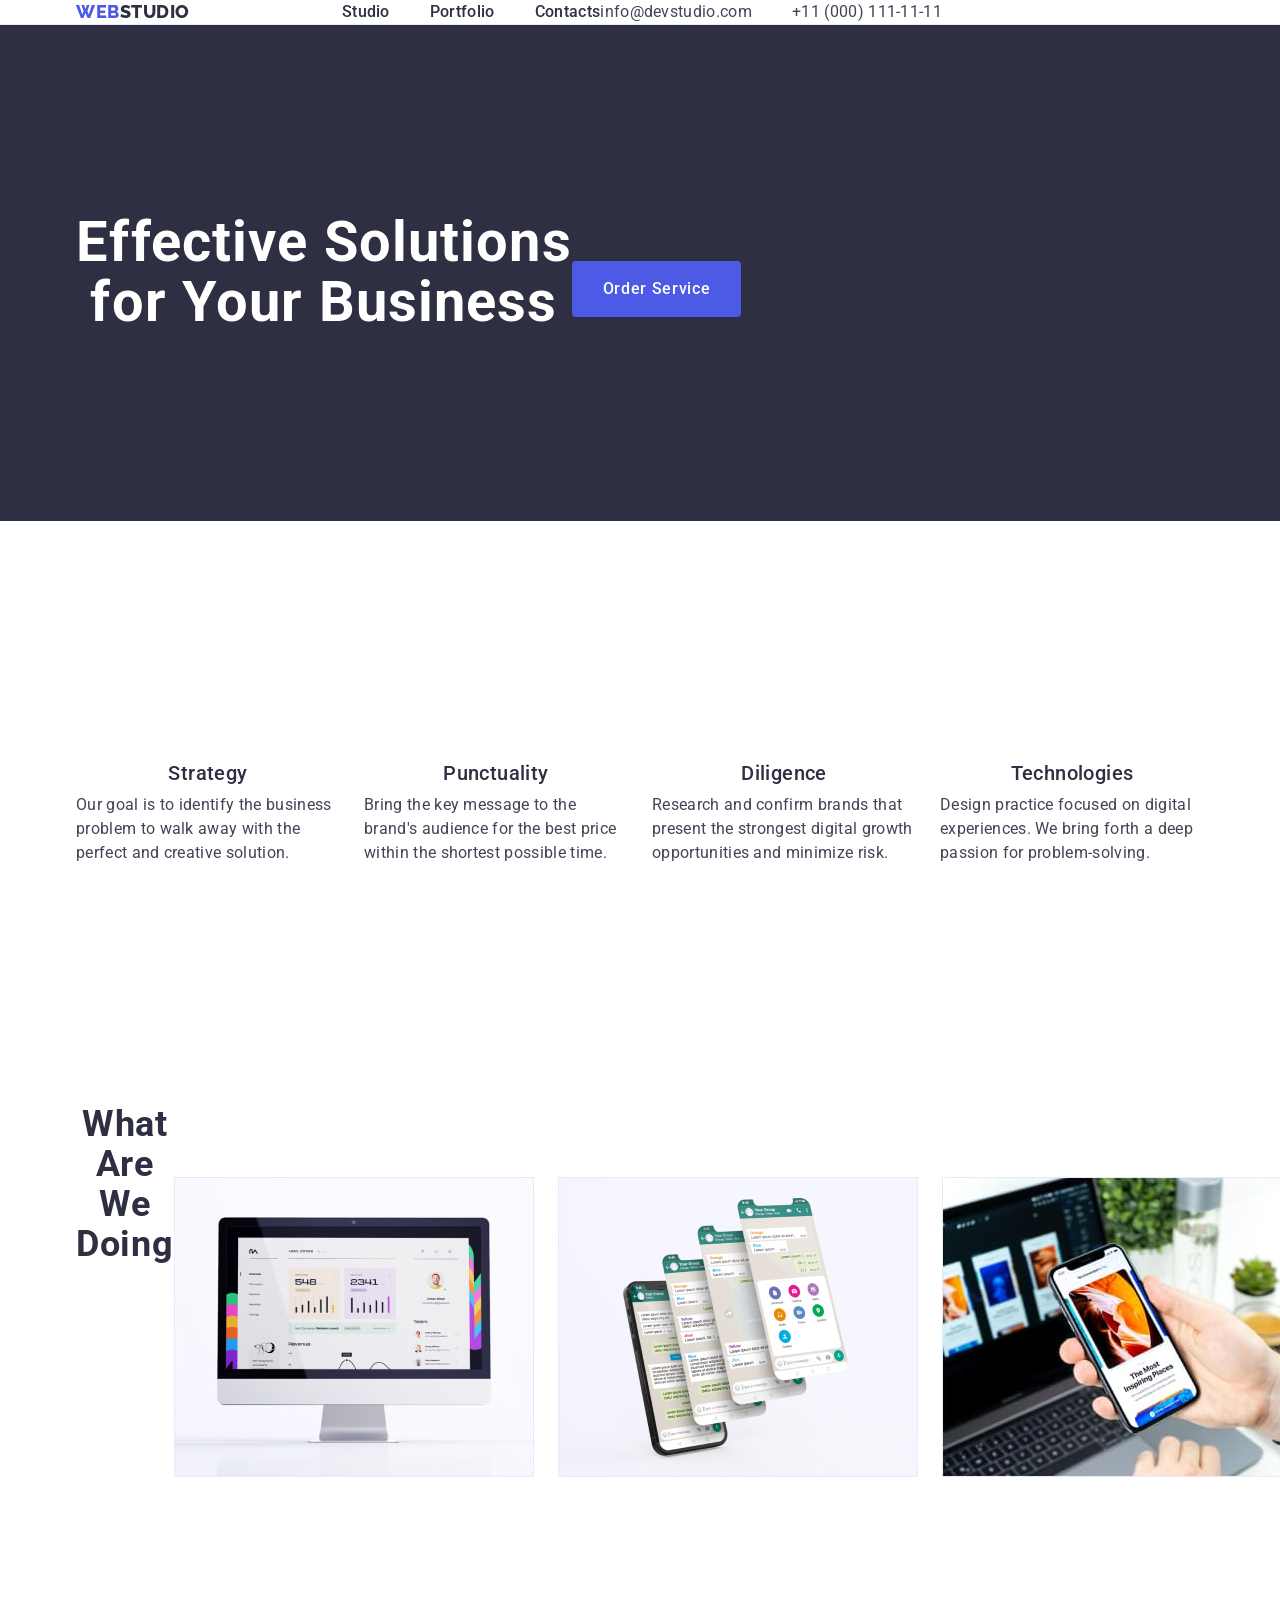
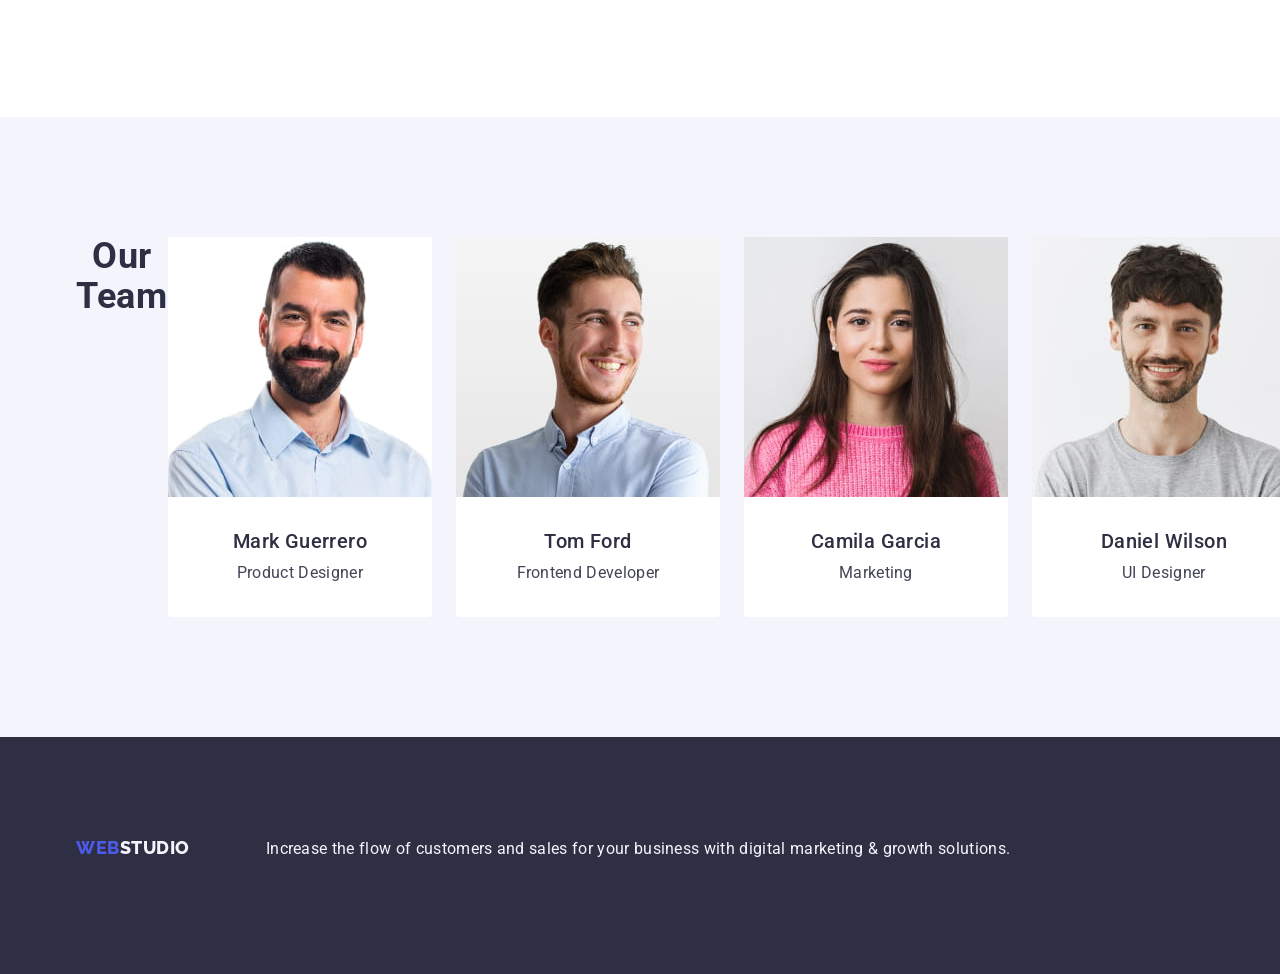
==== commit 62096dd6: "update css" ====
--- a/index.html
+++ b/index.html
@@ -101,7 +101,7 @@
         <div class="container">
           <h2 class="team-header">What are we doing</h2>
           <ul class="we-do-list list">
-            <li>
+            <li class="we-do-list-point">
               <img
                 src="./images/screen.jpg"
                 alt="we make layouts, and coding for your web site"
@@ -109,7 +109,7 @@
                 height="300"
               />
             </li>
-            <li>
+            <li class="we-do-list-point">
               <img
                 src="./images/phones.jpg"
                 alt="we also make mobile wersions for all the smartphones"
@@ -117,7 +117,7 @@
                 height="300"
               />
             </li>
-            <li>
+            <li class="we-do-list-point">
               <img
                 src="./images/laptophones.jpg"
                 alt="we can make color scheme on our tablet for your website"
@@ -128,11 +128,11 @@
           </ul>
         </div>
       </section>
-      <!-- OUR TEAM SECTION ----------------------------------------------->
+      <!-- OUR TEAM SECTION (CZWARTA) ----------------------------------------------->
       <section class="team-section">
         <div class="container">
           <h2 class="team-header">Our Team</h2>
-          <ul class="list">
+          <ul class="team-list list">
             <li class="team-card">
               <img
                 src="./images/guerrero.jpg"
@@ -140,8 +140,10 @@
                 width="264"
                 height="260"
               />
-              <h3 class="list-item-title">Mark Guerrero</h3>
-              <p class="job-item">Product Designer</p>
+              <div class="name-card-container">
+                <h3 class="list-item-title">Mark Guerrero</h3>
+                <p class="job-item">Product Designer</p>
+              </div>
             </li>
             <li class="team-card">
               <img
@@ -150,8 +152,10 @@
                 width="264"
                 height="260"
               />
-              <h3 class="list-item-title">Tom Ford</h3>
-              <p class="job-item">Frontend Developer</p>
+              <div class="name-card-container">
+                <h3 class="list-item-title">Tom Ford</h3>
+                <p class="job-item">Frontend Developer</p>
+              </div>
             </li>
             <li class="team-card">
               <img
@@ -160,8 +164,10 @@
                 width="264"
                 height="260"
               />
-              <h3 class="list-item-title">Camila Garcia</h3>
-              <p class="job-item">Marketing</p>
+              <div class="name-card-container">
+                <h3 class="list-item-title">Camila Garcia</h3>
+                <p class="job-item">Marketing</p>
+              </div>
             </li>
             <li class="team-card">
               <img
@@ -170,8 +176,10 @@
                 width="264"
                 height="260"
               />
-              <h3 class="list-item-title">Daniel Wilson</h3>
-              <p class="job-item">UI Designer</p>
+              <div class="name-card-container">
+                <h3 class="list-item-title">Daniel Wilson</h3>
+                <p class="job-item">UI Designer</p>
+              </div>
             </li>
           </ul>
         </div>
@@ -179,7 +187,7 @@
       <!-- FOOTER -------------------------------------------------------------->
       <footer class="footer-section">
         <div class="container">
-          <a href="./index.html" class="logo link"
+          <a href="./index.html" class="logo link foot-link"
             >Web<span class="studio-footer">Studio</span></a
           >
           <p class="footer-text">
--- a/css/styles.css
+++ b/css/styles.css
@@ -208,12 +208,13 @@
   width: calc((100% - 72px) / 4);
 }
 
-/* SEKCJA CZWARTA */
+/* SEKCJA TRZECIA  */
 
 .we-do-section {
   display: flex;
   flex-direction: column;
   align-items: center;
+  padding-bottom: 120px;
 }
 .we-do-list {
   display: flex;
@@ -221,9 +222,16 @@
   align-items: center;
   margin: 72px auto 120px;
 }
+
+.we-do-list-point {
+  width: calc((100% - 48px) / 3);
+}
+
+/** SEKCJA CZWARTA **/
 
 .team-section {
   background-color: var(--light-background);
+  padding: 120px 0;
 }
 
 .team-header {
@@ -234,15 +242,28 @@
   letter-spacing: 0.02em;
   text-transform: capitalize;
   color: var(--second-text-color);
+  margin-bottom: 72px;
+}
+.team-list {
+  display: flex;
+  gap: 24px;
 }
 
 .team-card {
   background-color: var(--white-background);
+  width: calc((100% - 72px) / 4);
+  border-radius: 0px 0px 4px 4px;
+}
+.name-card-container {
+  padding: 32px 0;
 }
 
 .job-item {
   letter-spacing: 0.02em;
-}
+  text-align: center;
+}
+
+/** FOOTER SECTION **/
 
 .studio-footer {
   color: var(--light-background);
@@ -250,13 +271,23 @@
 
 .footer-section {
   background-color: var(--second-text-color);
+  padding: 100px 0;
 }
 
 .footer-text {
   color: var(--light-background);
 }
 
+.foot-link {
+  display: inline-block;
+  margin-bottom: 16px;
+}
+
 /*PORTFOLIO ---------------- */
+.projects-section {
+  padding-top: 96px;
+  padding-bottom: 120px;
+}
 
 .filter-button {
   background-color: var(--light-background);
@@ -267,12 +298,16 @@
   line-height: 1.5;
   letter-spacing: 0.04em;
   cursor: pointer;
+  padding: 12px 24px;
+  border: 1px solid var(--accent-color);
+  border-radius: 4px;
 }
 
 .filter-button:hover,
 .filter-button:focus {
   background-color: var(--pressed-state-color);
   color: var(--white-background);
+  border: 1px solid transparent;
 }
 
 .list-item-title {
@@ -283,11 +318,30 @@
   color: var(--second-text-color);
   /** czy to działa do wszyskich titles? **/
   margin-bottom: 8px;
-}
-
+  text-align: center;
+}
+
+.projects-list {
+  justify-content: center;
+  gap: 24px;
+  margin-bottom: 72px;
+  display: flex;
+  flex-wrap: wrap;
+  column-gap: 24px;
+  row-gap: 48px;
+}
+.projects-list-point {
+  width: calc((100% - 48px) / 3);
+}
 .projects-text {
   color: var(--primary-text-color);
 }
+.projects-name-container {
+  padding: 32px 16px;
+  border: 1px solid var(--accent-color);
+  border-top: none;
+  margin-bottom: 8px;
+}
 
 .container {
   display: flex;
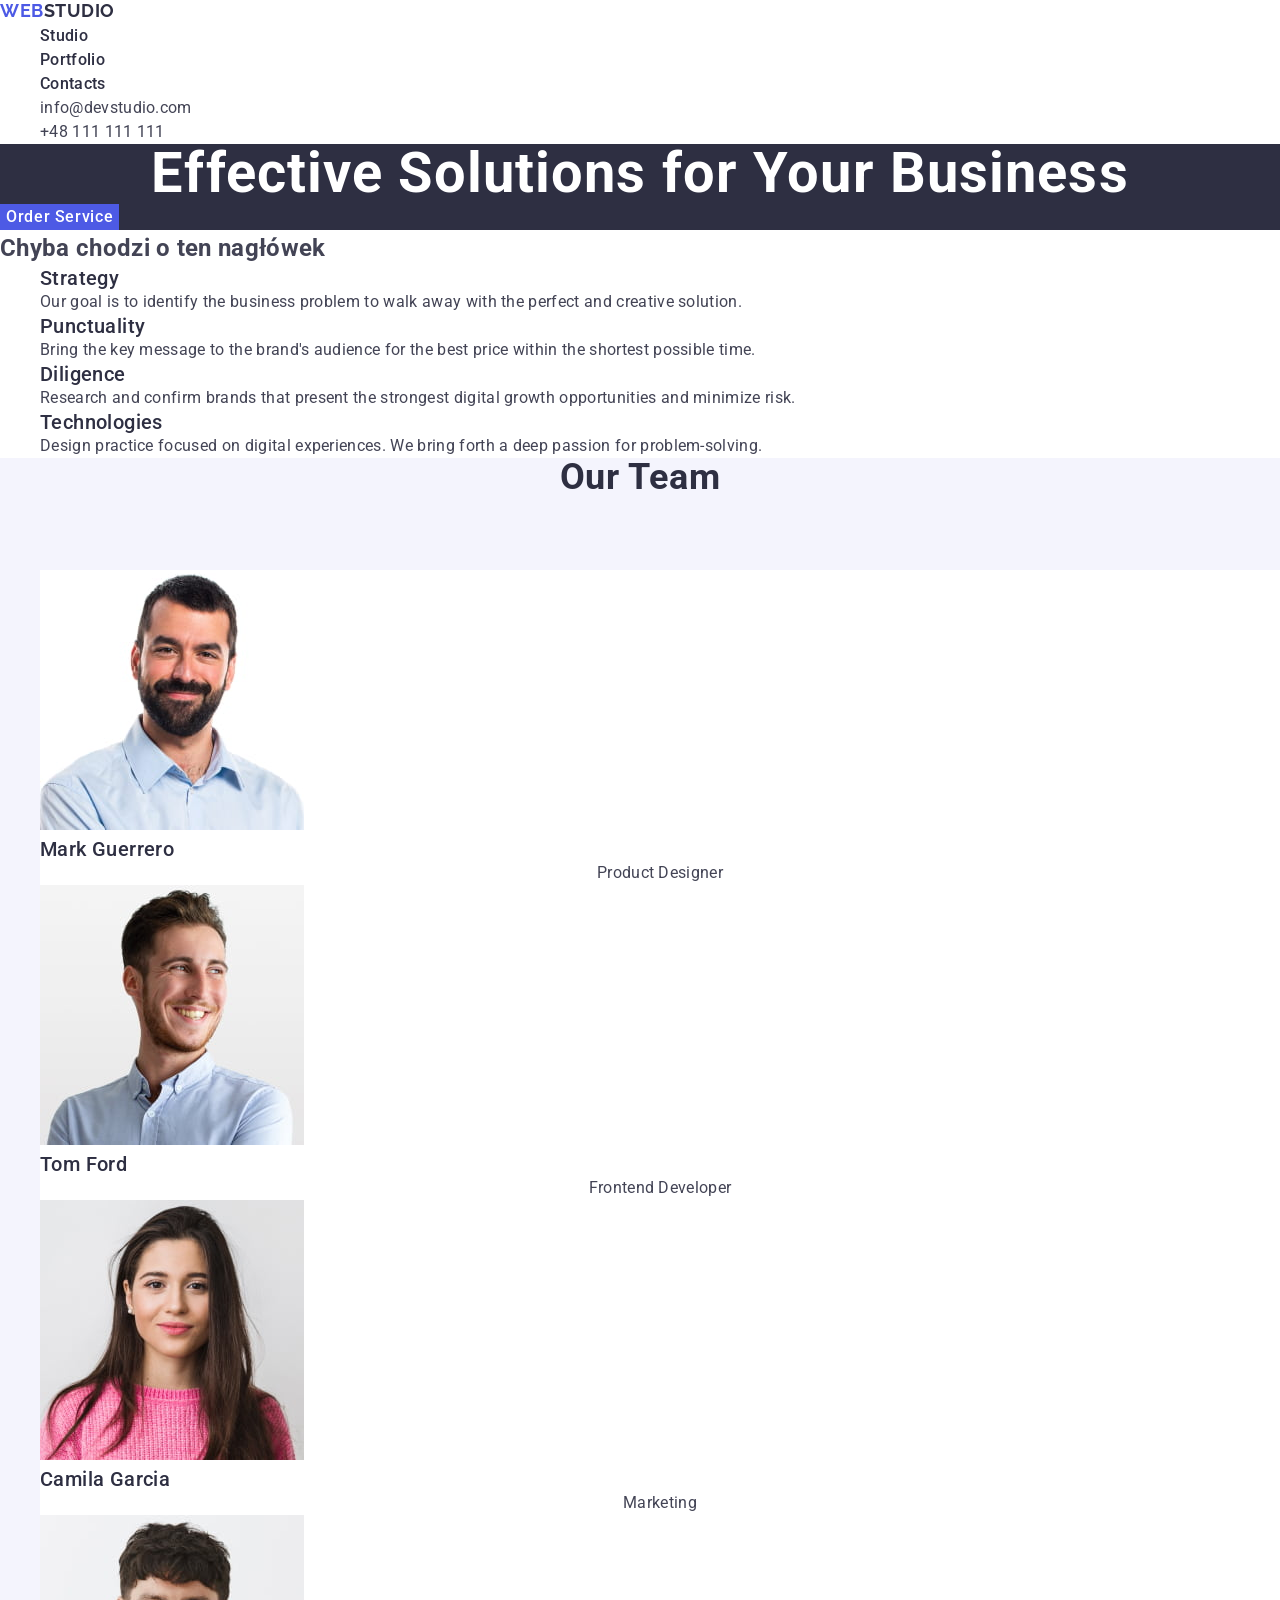
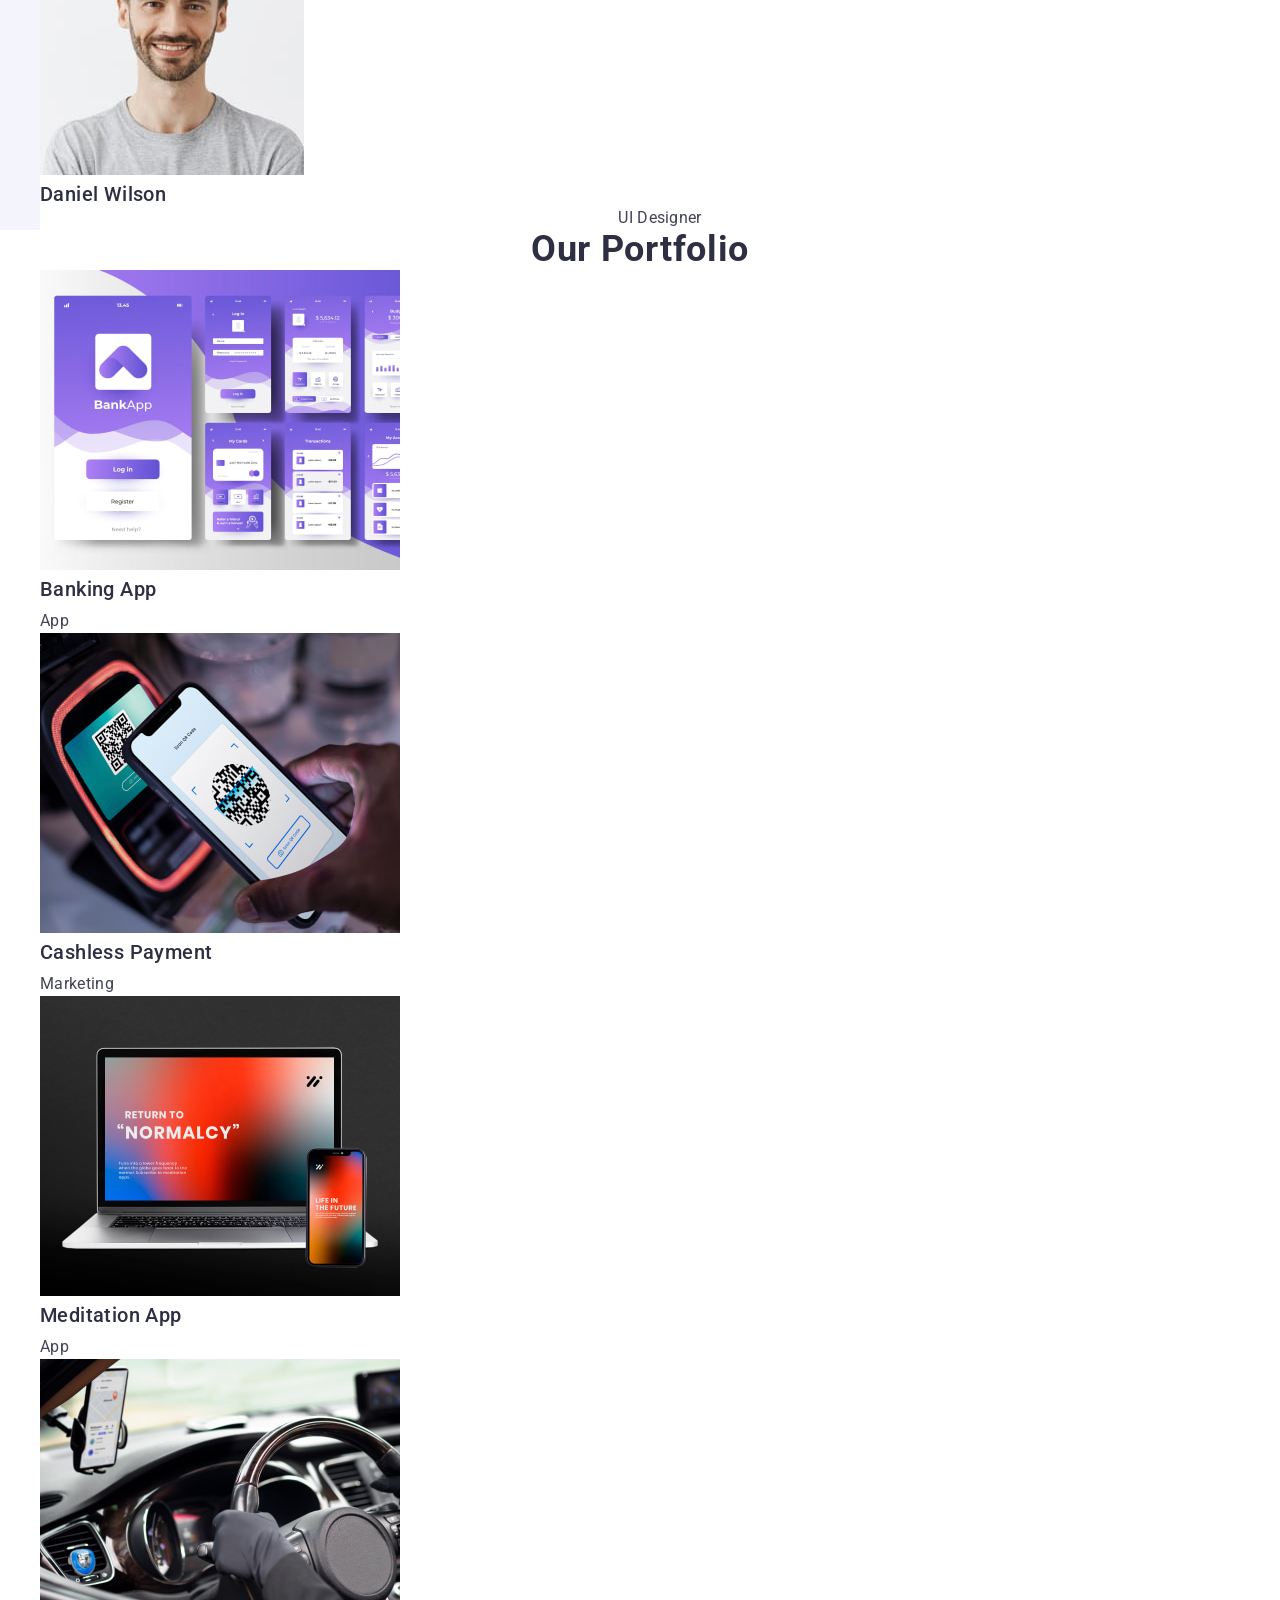
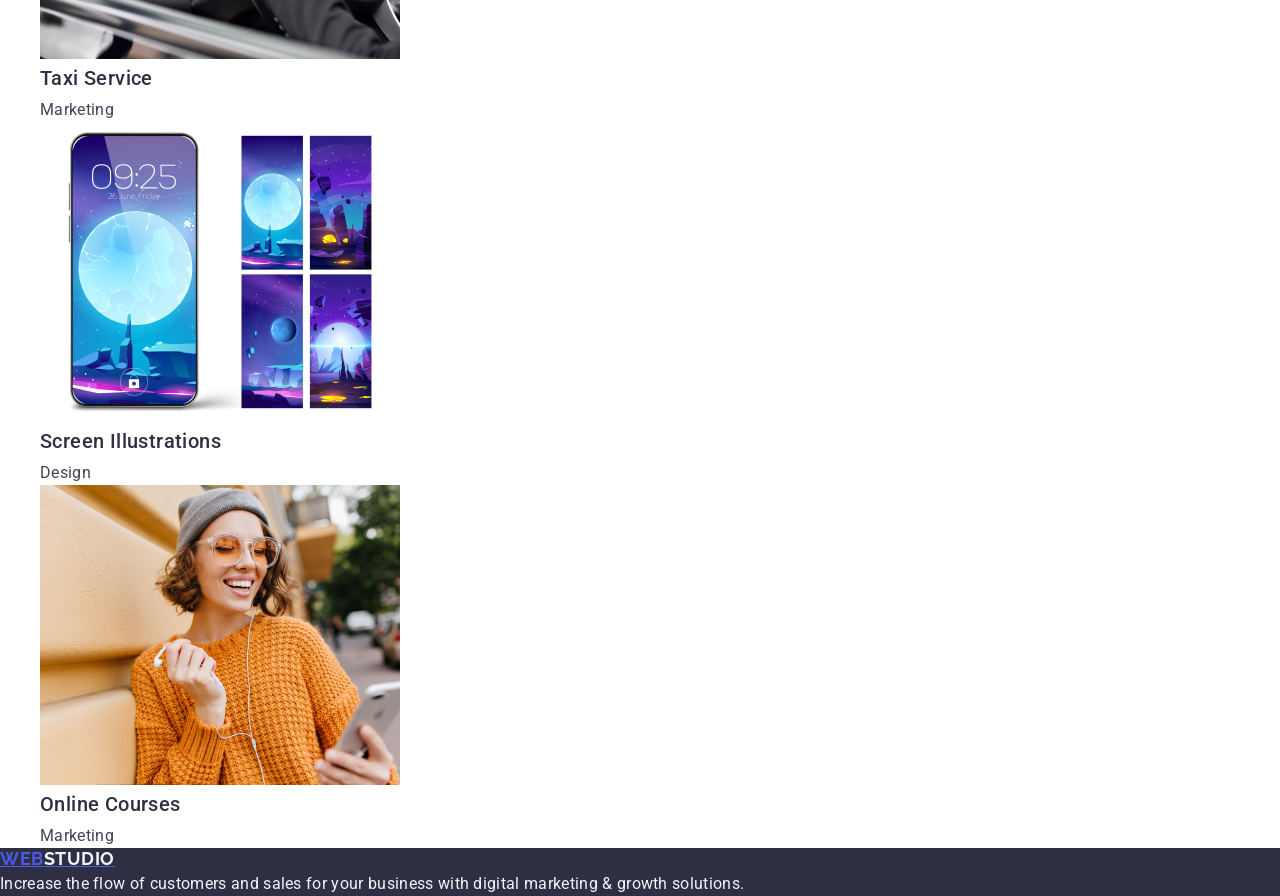
==== commit cfb59a47: "x" ====
--- a/index.html
+++ b/index.html
@@ -17,185 +17,204 @@
       rel="stylesheet"
     />
     <link rel="stylesheet" href="./css/styles.css" />
-    <title>WEBSTUDIO Landingpage</title>
+    <title>WEBSTUDIO</title>
   </head>
   <body>
-    <!-- NAWIGACJA --------------------------------------------------->
-    <header class="main-header">
-      <div class="header-container container">
-        <nav class="main-navigation">
-          <a href="./index.html" class="logo link"
-            >Web<span class="studio">Studio</span></a
-          >
-          <ul class="menu-list list">
-            <li><a href="./index.html" class="menu-item link">Studio</a></li>
-            <li>
-              <a href="./portfolio.html" class="menu-item link">Portfolio</a>
-            </li>
-            <li><a href="" class="menu-item link">Contacts</a></li>
-          </ul>
-        </nav>
-        <address class="contact-details">
-          <ul class="list">
-            <li>
-              <a href="mailto:info@devstudio.com" class="contact-item link"
-                >info@devstudio.com</a
-              >
-            </li>
-            <li>
-              <a href="tel:+110001111111" class="contact-item link"
-                >+11 (000) 111-11-11</a
-              >
-            </li>
-          </ul>
-        </address>
-      </div>
+    <!--=================================== HEADER SECTION ===================================-->
+    <header class="header">
+      <nav class="navigation">
+        <a class="header-link link" href="/index.html"
+          >Web<span class="header-link-span">Studio</span></a
+        >
+        <ul class="navigation-list">
+          <li class="navigation-item">
+            <a class="navigation-link link" href="./index.html">Studio</a>
+          </li>
+          <li class="navigation-item">
+            <a class="navigation-link link" href="">Portfolio</a>
+          </li>
+          <li class="navigation-item">
+            <a class="navigation-link link" href="">Contacts</a>
+          </li>
+        </ul>
+      </nav>
+      <address class="contact">
+        <ul class="contact-list">
+          <li class="contact-item">
+            <a class="contact-link link" href="mailto:info@devstudio.com"
+              >info@devstudio.com</a
+            >
+          </li>
+          <li class="contact-item">
+            <a class="contact-link link" href="tel:+48111111111"
+              >+48 111 111 111</a
+            >
+          </li>
+        </ul>
+      </address>
     </header>
-
     <main>
-      <!-- MAIN HERO SECTION (PIERWSZA)----------------------------------------------->
-      <section class="hero-section">
-        <div class="hero-container container">
-          <h1 class="hero-title">Effective Solutions for Your Business</h1>
-          <button type="button" class="hero-button">Order Service</button>
-        </div>
-      </section>
-      <!-- WHY US SECTION (DRUGA)-------------------------------------------------->
-      <section class="why-us-section">
-        <div class="container">
-          <h2 class="visually-hidden">Why us</h2>
-          <ul class="why-us-list list">
-            <li class="why-us-list-point">
-              <h3 class="list-item-title">Strategy</h3>
-              <p class="why-us-item">
-                Our goal is to identify the business problem to walk away with
-                the perfect and creative solution.
-              </p>
-            </li>
-            <li class="why-us-list-point">
-              <h3 class="list-item-title">Punctuality</h3>
-              <p class="why-us-item">
-                Bring the key message to the brand's audience for the best price
-                within the shortest possible time.
-              </p>
-            </li>
-            <li class="why-us-list-point">
-              <h3 class="list-item-title">Diligence</h3>
-              <p class="why-us-item">
-                Research and confirm brands that present the strongest digital
-                growth opportunities and minimize risk.
-              </p>
-            </li>
-            <li class="why-us-list-point">
-              <h3 class="list-item-title">Technologies</h3>
-              <p class="why-us-item">
-                Design practice focused on digital experiences. We bring forth a
-                deep passion for problem-solving.
-              </p>
-            </li>
-          </ul>
-        </div>
-      </section>
-      <!-- WHAT ARE WE DOING SECTION (TRZECIA) -------------------------------------->
-      <section class="we-do-section">
-        <div class="container">
-          <h2 class="team-header">What are we doing</h2>
-          <ul class="we-do-list list">
-            <li class="we-do-list-point">
-              <img
-                src="./images/screen.jpg"
-                alt="we make layouts, and coding for your web site"
-                width="360"
-                height="300"
-              />
-            </li>
-            <li class="we-do-list-point">
-              <img
-                src="./images/phones.jpg"
-                alt="we also make mobile wersions for all the smartphones"
-                width="360"
-                height="300"
-              />
-            </li>
-            <li class="we-do-list-point">
-              <img
-                src="./images/laptophones.jpg"
-                alt="we can make color scheme on our tablet for your website"
-                width="360"
-                height="300"
-              />
-            </li>
-          </ul>
-        </div>
-      </section>
-      <!-- OUR TEAM SECTION (CZWARTA) ----------------------------------------------->
-      <section class="team-section">
-        <div class="container">
-          <h2 class="team-header">Our Team</h2>
-          <ul class="team-list list">
-            <li class="team-card">
-              <img
-                src="./images/guerrero.jpg"
-                alt="man with a dark beard and short hair"
-                width="264"
-                height="260"
-              />
-              <div class="name-card-container">
-                <h3 class="list-item-title">Mark Guerrero</h3>
-                <p class="job-item">Product Designer</p>
-              </div>
-            </li>
-            <li class="team-card">
-              <img
-                src="./images/ford.jpg"
-                alt="smiling young man in blue shirt"
-                width="264"
-                height="260"
-              />
-              <div class="name-card-container">
-                <h3 class="list-item-title">Tom Ford</h3>
-                <p class="job-item">Frontend Developer</p>
-              </div>
-            </li>
-            <li class="team-card">
-              <img
-                src="./images/garcia.jpg"
-                alt="beautiful young woman with long brown hair in a pink sweater"
-                width="264"
-                height="260"
-              />
-              <div class="name-card-container">
-                <h3 class="list-item-title">Camila Garcia</h3>
-                <p class="job-item">Marketing</p>
-              </div>
-            </li>
-            <li class="team-card">
-              <img
-                src="./images/wilson.jpg"
-                alt="smiling man with short stubble and brown hair"
-                width="264"
-                height="260"
-              />
-              <div class="name-card-container">
-                <h3 class="list-item-title">Daniel Wilson</h3>
-                <p class="job-item">UI Designer</p>
-              </div>
-            </li>
-          </ul>
-        </div>
-      </section>
-      <!-- FOOTER -------------------------------------------------------------->
-      <footer class="footer-section">
-        <div class="container">
-          <a href="./index.html" class="logo link foot-link"
-            >Web<span class="studio-footer">Studio</span></a
-          >
-          <p class="footer-text">
-            Increase the flow of customers and sales for your business with
-            digital marketing & growth solutions.
-          </p>
-        </div>
-      </footer>
+      <!-- =================================== HERO SECTION (1)===================================-->
+      <section class="hero">
+        <h1 class="hero-title">Effective Solutions for Your Business</h1>
+        <button type="button" class="hero-button-body">Order Service</button>
+      </section>
+      <!-- =================================== DESCRIPTION SECTION (2) ===================================-->
+      <section class="description">
+        <h2 class="visually-hidden">Chyba chodzi o ten nagłówek</h2>
+        <ul class="description-list">
+          <li class="description-item">
+            <h3 class="description-title">Strategy</h3>
+            <p class="description-copy">
+              Our goal is to identify the business problem to walk away with the
+              perfect and creative solution.
+            </p>
+          </li>
+          <li class="description-item">
+            <h3 class="description-title">Punctuality</h3>
+            <p class="description-copy">
+              Bring the key message to the brand's audience for the best price
+              within the shortest possible time.
+            </p>
+          </li>
+          <li class="description-item">
+            <h3 class="description-title">Diligence</h3>
+            <p class="description-copy">
+              Research and confirm brands that present the strongest digital
+              growth opportunities and minimize risk.
+            </p>
+          </li>
+          <li class="description-item">
+            <h3 class="description-title">Technologies</h3>
+            <p class="description-copy">
+              Design practice focused on digital experiences. We bring forth a
+              deep passion for problem-solving.
+            </p>
+          </li>
+        </ul>
+      </section>
+      <!-- =================================== TEAM SECTION (3) ===================================-->
+      <section class="team">
+        <h2 class="team-title">Our Team</h2>
+        <ul class="team-list">
+          <li class="team-item">
+            <img
+              src="./images/guerrero.jpg"
+              alt="man with a dark beard and short hair"
+              width="264"
+              height="260"
+            />
+            <h3 class="name-title">Mark Guerrero</h3>
+            <p class="name-copy">Product Designer</p>
+          </li>
+          <li class="team-item">
+            <img
+              src="./images/ford.jpg"
+              alt="smiling young man in blue shirt"
+              width="264"
+              height="260"
+            />
+            <h3 class="name-title">Tom Ford</h3>
+            <p class="name-copy">Frontend Developer</p>
+          </li>
+          <li class="team-item">
+            <img
+              src="./images/garcia.jpg"
+              alt="beautiful young woman with long brown hair in a pink sweater"
+              width="264"
+              height="260"
+            />
+            <h3 class="name-title">Camila Garcia</h3>
+            <p class="name-copy">Marketing</p>
+          </li>
+          <li class="team-item">
+            <img
+              src="./images/wilson.jpg"
+              alt="smiling man with short stubble and brown hair"
+              width="264"
+              height="260"
+            />
+            <h3 class="name-title">Daniel Wilson</h3>
+            <p class="name-copy">UI Designer</p>
+          </li>
+        </ul>
+      </section>
+      <!-- =================================== PORTFOLIO SECTION (4) ===================================-->
+      <section class="portfolio">
+        <h2 class="portfolio-title">Our Portfolio</h2>
+        <ul class="portfolio-list list">
+          <li class="portfolio-item">
+            <img
+              src="./images/bankapp.jpg"
+              alt="Mobile Banking App Interface"
+              width="360"
+              height="300"
+            />
+            <h3 class="portfolio-container-title">Banking App</h3>
+            <p class="portfolio-container-copy">App</p>
+          </li>
+          <li class="portfolio-item">
+            <img
+              src="./images/cashlesspay.jpg"
+              alt="Contactless Payment Transaction"
+              width="360"
+              height="300"
+            />
+            <h3 class="portfolio-container-title">Cashless Payment</h3>
+            <p class="portfolio-container-copy">Marketing</p>
+          </li>
+          <li class="portfolio-item">
+            <img
+              src="./images/meditationapp.jpg"
+              alt="Mindfulness Meditation App Interface"
+              width="360"
+              height="300"
+            />
+            <h3 class="portfolio-container-title">Meditation App</h3>
+            <p class="portfolio-container-copy">App</p>
+          </li>
+          <li class="portfolio-item">
+            <img
+              src="./images/taxi.jpg"
+              alt="Taxi Service App Interface"
+              width="360"
+              height="300"
+            />
+            <h3 class="portfolio-container-title">Taxi Service</h3>
+            <p class="portfolio-container-copy">Marketing</p>
+          </li>
+          <li class="portfolio-item">
+            <img
+              src="./images/screenilustr.jpg"
+              alt="Screen Illustrations Design"
+              width="360"
+              height="300"
+            />
+            <h3 class="portfolio-container-title">Screen Illustrations</h3>
+            <p class="portfolio-container-copy">Design</p>
+          </li>
+          <li class="portfolio-item">
+            <img
+              src="./images/onlinecourses.jpg"
+              alt="Online Courses Platform Interface"
+              width="360"
+              height="300"
+            />
+            <h3 class="portfolio-container-title">Online Courses</h3>
+            <p class="portfolio-container-copy">Marketing</p>
+          </li>
+        </ul>
+      </section>
     </main>
+    <!-- =================================== FOOTER SECTION ===================================-->
+    <footer class="footer">
+      <a class="footer-link" href="/index.html"
+        >Web<span class="footer-link-span">Studio</span></a
+      >
+      <p class="footer-copy">
+        Increase the flow of customers and sales for your business with digital
+        marketing & growth solutions.
+      </p>
+    </footer>
   </body>
 </html>
--- a/css/styles.css
+++ b/css/styles.css
@@ -1,16 +1,20 @@
 :root {
-  --primary-bradn-color: #4d5ae5; /*IRIS*/
-  --pressed-state-color: #404bbf; /*OCEAN*/
-  --primary-text-color: #434455; /*SLATE*/
-  --success-valid-color: #31d0aa; /*GREEN*/
-  --second-text-color: #2e2f42; /*NAVY BLUE*/
-  --subtle-text: #8e8f99; /*LIGHT SLATE*/
-  --accent-color: #e7e9fc; /*CORNFLOWER*/
-  --light-background: #f4f4fd; /*CLOUD*/
-  --modal-overlay-color: #2e2f4266; /*NAVY BLUE MODAL*/
-  --hero-background: #2e2f42b2; /*GREY*/
-  --white-background: #ffffff; /*WHITE*/
-  --modal-background-color: #fcfcfc; /*DAIRY*/
+  --iris: #4d5ae5; /*IRIS*/
+  --ocean: #404bbf; /*OCEAN*/
+  --slate: #434455; /*SLATE*/
+  --green: #31d0aa; /*GREEN*/
+  --navyblue: #2e2f42; /*NAVY BLUE*/
+  --lightslate: #8e8f99; /*LIGHT SLATE*/
+  --cornflower: #e7e9fc; /*CORNFLOWER*/
+  --cloud: #f4f4fd; /*CLOUD*/
+  --navybluemodal: #2e2f4266; /*NAVY BLUE MODAL*/
+  --grey: #2e2f42b2; /*GREY*/
+  --white: #ffffff; /*WHITE*/
+  --dairy: #fcfcfc; /*DAIRY*/
+}
+
+* {
+  margin: 0;
 }
 
 h1,
@@ -22,328 +26,203 @@
 ul,
 p {
   margin: 0;
-  padding: 0;
   list-style-type: none;
 }
-img {
-  display: block;
-}
 
 body {
-  font-family: 'Roboto', sans-serif;
+  font-family: "Roboto", sans-serif;
   font-weight: 400;
   font-size: 16px;
   line-height: 1.5;
   letter-spacing: 0.02em;
-  color: var(--primary-text-color);
-  background-color: var(--white-background);
-}
-
-.container {
-  width: 1158px;
-  margin: 0 auto;
-  padding: 0 15px;
-}
-
-.visually-hidden {
-  position: absolute;
-  width: 1px;
-  height: 1px;
-  margin: -1px;
-  border: 0;
-  padding: 0;
-  white-space: nowrap;
-  clip-path: inset(100%);
-  clip: rect(0 0 0 0);
-  overflow: hidden;
-}
-
-.main-header {
-  display: flex;
-  align-items: center;
-  justify-content: space-between;
-  border-bottom: 1px solid #e7e9fc;
-}
-
-.header-container {
-  display: flex;
-}
-
-.logo {
-  color: var(--primary-bradn-color);
-  font-family: 'Raleway', sans-serif;
+  color: var(--slate);
+  background-color: var(--white);
+}
+
+.button {
+  cursor: pointer;
+}
+
+.list {
+  list-style-type: none;
+}
+
+.link {
+  text-decoration: none;
+}
+/* =========================== HEADER ========================== */
+.header-link {
+  color: var(--iris);
+  font-family: "Raleway", sans-serif;
   font-size: 18px;
-  font-weight: 800;
+  font-weight: 700;
   line-height: 1.17;
   letter-spacing: 0.54px;
   text-transform: uppercase;
-  display: block;
   margin-right: 76px;
 }
 
-.studio {
-  color: var(--second-text-color);
-}
-
-.main-navigation {
-  display: flex;
-  align-items: center;
-}
-
-.menu-list {
-  display: flex;
-  margin-left: 76px;
-  gap: 40px;
-}
-
-.menu-item {
-  font-weight: 500;
-  font-size: 16px;
-  line-height: 1.5;
-  letter-spacing: 0.02em;
-  color: var(--second-text-color);
-  padding: 24px 0;
-}
-
-.list {
-  list-style-type: none;
-}
-
-.link {
-  text-decoration: none;
-}
-
-.menu-item:hover,
-.menu-item:focus {
-  color: var(--pressed-state-color);
-}
-
-.contact-details {
+.header-link-span {
+  color: var(--navyblue);
+}
+
+.navigation-link {
+  font-weight: 500;
+  font-size: 16px;
+  line-height: 1.5;
+  letter-spacing: 0.02em;
+  color: var(--navyblue);
+}
+
+.navigation-link:hover,
+.navigation-link:focus {
+  color: var(--ocean);
+}
+
+.contact {
   font-style: normal;
 }
-
-.contact-details ul {
-  display: flex;
-  gap: 40px;
-  margin-right: 156px;
-}
-
-.contact-item {
+.contact-link {
+  font-size: 16px;
+  line-height: 1.5;
+  letter-spacing: 0.02em;
+  color: var(--slate);
+}
+
+.contact-link:hover,
+.contact-link:focus {
+  color: var(--ocean);
+}
+/* =========================== HERO SECTION (1) ========================== */
+.hero {
+  background-color: var(--navyblue);
+}
+
+.hero-title {
+  color: var(--white);
+  font-size: 56px;
+  font-weight: 700;
+  line-height: 1.07;
+  letter-spacing: 0.02em;
+  text-align: center;
+  margin: 0 auto;
+}
+
+.hero-button-body {
+  background-color: var(--iris);
+  color: var(--white);
+  font-weight: 500;
+  letter-spacing: 0.64px;
+  font-family: "Roboto", sans-serif;
+  cursor: pointer;
+  font-size: 16px;
+  line-height: 1.5;
+  border: none;
+}
+
+.hero-button-body:hover,
+.hero-button-body:focus {
+  background-color: var(--ocean);
+}
+
+/* =========================== DESCRIPTION SECTION (2) ========================== */
+
+.description-title {
+  font-weight: 500;
+  font-size: 20px;
+  line-height: 1.2;
+  letter-spacing: 0.02em;
+  color: var(--navyblue);
+}
+.description-copy {
   font-size: 16px;
   line-height: 1.5;
   letter-spacing: 0.02em;
   color: var(--primary-text-color);
 }
 
-.contact-item:hover,
-.contact-item:focus {
-  color: var(--pressed-state-color);
-}
-
-.hero-section {
-  background-color: var(--second-text-color);
-  display: flex;
-  flex-direction: column;
-  align-items: center;
-  padding: 188px 0;
-}
-
-.hero-title {
-  color: var(--white-background);
-  font-size: 56px;
-  font-weight: 700;
-  line-height: 1.07;
-  letter-spacing: 0.02em;
-  text-align: center;
-  max-width: 496px;
-}
-
-.hero-button {
-  background-color: var(--primary-bradn-color);
-  color: var(--white-background);
-  font-weight: 500;
-  letter-spacing: 0.64px;
-  font-family: 'Roboto', sans-serif;
-  cursor: pointer;
-  font-size: 16px;
-  line-height: 1.5;
-  display: block;
-  margin-top: 48px;
-  min-width: 169px;
-  height: 56px;
-  border: none;
-  border-radius: 4px;
-}
-
-.hero-button:hover,
-.hero-button:focus {
-  background-color: var(--pressed-state-color);
-}
-
-/* SEKCJA DRUGA */
-.why-us-list {
-  display: flex;
-  flex-direction: row;
-  gap: 24px;
-  align-items: center;
-  margin: 120px auto;
-}
-
-.why-us-section {
-  display: flex;
-  flex-direction: row;
-  align-items: center;
-  padding: 120px 0;
-}
-
-.why-us-item {
-  font-size: 16px;
-  line-height: 1.5;
-  letter-spacing: 0.02em;
-  color: var(--primary-text-color);
-  width: 264px;
-}
-
-.why-us-list-point {
-  width: calc((100% - 72px) / 4);
-}
-
-/* SEKCJA TRZECIA  */
-
-.we-do-section {
-  display: flex;
-  flex-direction: column;
-  align-items: center;
-  padding-bottom: 120px;
-}
-.we-do-list {
-  display: flex;
-  gap: 24px;
-  align-items: center;
-  margin: 72px auto 120px;
-}
-
-.we-do-list-point {
-  width: calc((100% - 48px) / 3);
-}
-
-/** SEKCJA CZWARTA **/
-
-.team-section {
-  background-color: var(--light-background);
-  padding: 120px 0;
-}
-
-.team-header {
+/* =========================== TEAM SECTION (3) ========================== */
+
+.team {
+  background-color: var(--cloud);
+}
+
+.team-title {
   font-size: 36px;
   text-align: center;
   font-weight: 700;
   line-height: 1.11;
   letter-spacing: 0.02em;
   text-transform: capitalize;
-  color: var(--second-text-color);
+  color: var(--navyblue);
   margin-bottom: 72px;
 }
-.team-list {
-  display: flex;
-  gap: 24px;
-}
-
-.team-card {
-  background-color: var(--white-background);
-  width: calc((100% - 72px) / 4);
-  border-radius: 0px 0px 4px 4px;
-}
-.name-card-container {
-  padding: 32px 0;
-}
-
-.job-item {
-  letter-spacing: 0.02em;
-  text-align: center;
-}
-
-/** FOOTER SECTION **/
-
-.studio-footer {
-  color: var(--light-background);
-}
-
-.footer-section {
-  background-color: var(--second-text-color);
-  padding: 100px 0;
-}
-
-.footer-text {
-  color: var(--light-background);
-}
-
-.foot-link {
-  display: inline-block;
-  margin-bottom: 16px;
-}
-
-/*PORTFOLIO ---------------- */
-.projects-section {
-  padding-top: 96px;
-  padding-bottom: 120px;
-}
-
-.filter-button {
-  background-color: var(--light-background);
-  color: var(--primary-bradn-color);
-  font-family: 'Roboto', sans-serif;
-  font-size: 16px;
-  font-weight: 500;
-  line-height: 1.5;
-  letter-spacing: 0.04em;
-  cursor: pointer;
-  padding: 12px 24px;
-  border: 1px solid var(--accent-color);
-  border-radius: 4px;
-}
-
-.filter-button:hover,
-.filter-button:focus {
-  background-color: var(--pressed-state-color);
-  color: var(--white-background);
-  border: 1px solid transparent;
-}
-
-.list-item-title {
+.name-title {
+  font-weight: 500;
   font-size: 20px;
-  font-weight: 500;
   line-height: 1.2;
   letter-spacing: 0.02em;
-  color: var(--second-text-color);
-  /** czy to działa do wszyskich titles? **/
+  color: var(--navyblue);
+}
+.team-item {
+  background-color: var(--white);
+}
+
+.name-copy {
+  letter-spacing: 0.02em;
+  text-align: center;
+}
+
+/* =========================== PORTFOLIO SECTION (4) ========================== */
+.portfolio-title {
+  font-family: "Roboto", sans-serif;
+  font-weight: 700;
+  font-size: 36px;
+  line-height: 40px;
+  line-height: 1.11;
+  letter-spacing: 0.02em;
+  text-align: center;
+  color: var(--navyblue);
+  text-transform: capitalize;
+}
+.portfolio-container-title {
+  font-size: 20px;
+  font-weight: 500;
+  line-height: 1.2;
+  letter-spacing: 0.02em;
   margin-bottom: 8px;
-  text-align: center;
-}
-
-.projects-list {
-  justify-content: center;
-  gap: 24px;
-  margin-bottom: 72px;
-  display: flex;
-  flex-wrap: wrap;
-  column-gap: 24px;
-  row-gap: 48px;
-}
-.projects-list-point {
-  width: calc((100% - 48px) / 3);
-}
-.projects-text {
-  color: var(--primary-text-color);
-}
-.projects-name-container {
-  padding: 32px 16px;
-  border: 1px solid var(--accent-color);
-  border-top: none;
-  margin-bottom: 8px;
-}
-
-.container {
-  display: flex;
-  flex-direction: row;
-}
+  color: var(--navyblue);
+}
+
+.portfolio-container-copy {
+  font-family: "Roboto", sans-serif;
+  font-weight: 400;
+  font-size: 16px;
+  line-height: 24px;
+  line-height: 1.5;
+  letter-spacing: 0.02em;
+  color: #434455;
+}
+
+/* =========================== FOOTER SECTION ========================== */
+.footer {
+  background-color: var(--navyblue);
+}
+
+.footer-link {
+  font-family: "Raleway", sans-serif;
+  font-weight: 700;
+  font-size: 18px;
+  line-height: 1.17;
+  letter-spacing: 0.03em;
+  text-transform: uppercase;
+  color: var(--iris);
+}
+
+.footer-link-span {
+  color: var(--cloud);
+}
+
+.footer-copy {
+  color: var(--cloud);
+}
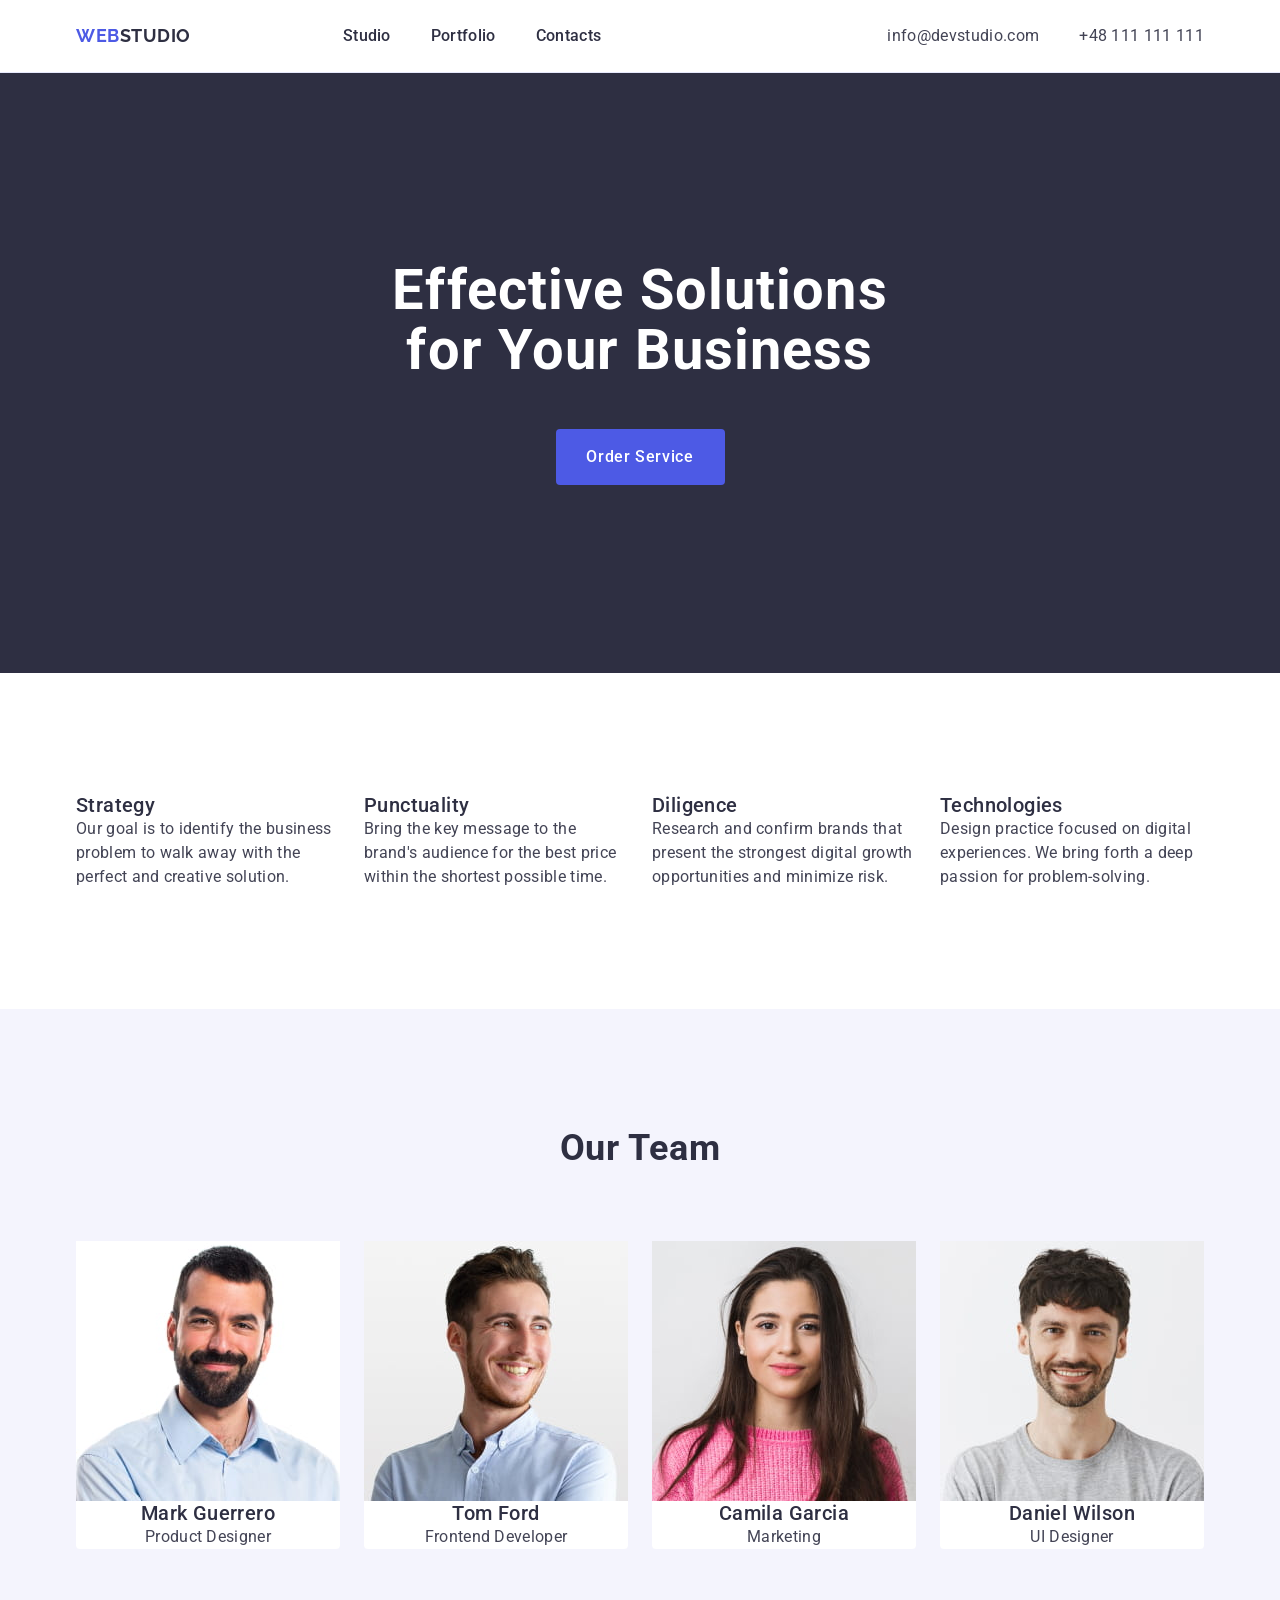
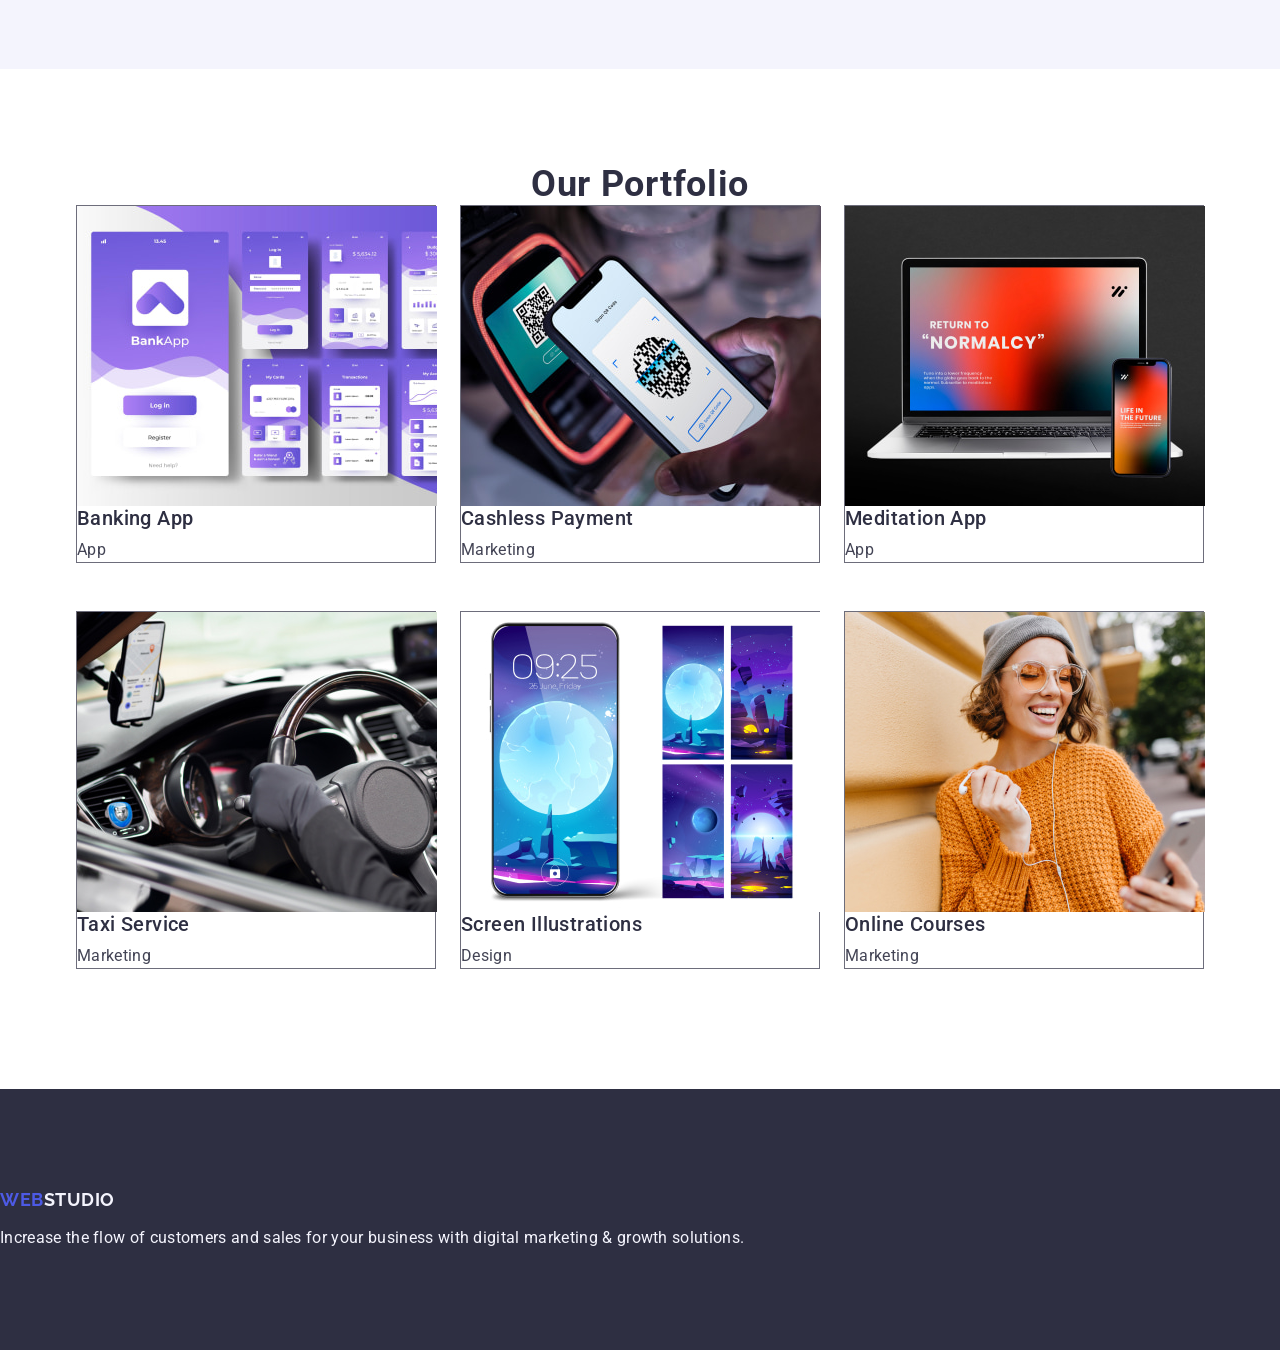
==== commit 6f668b33: "w" ====
--- a/index.html
+++ b/index.html
@@ -22,36 +22,38 @@
   <body>
     <!--=================================== HEADER SECTION ===================================-->
     <header class="header">
-      <nav class="navigation">
-        <a class="header-link link" href="/index.html"
-          >Web<span class="header-link-span">Studio</span></a
-        >
-        <ul class="navigation-list">
-          <li class="navigation-item">
-            <a class="navigation-link link" href="./index.html">Studio</a>
-          </li>
-          <li class="navigation-item">
-            <a class="navigation-link link" href="">Portfolio</a>
-          </li>
-          <li class="navigation-item">
-            <a class="navigation-link link" href="">Contacts</a>
-          </li>
-        </ul>
-      </nav>
-      <address class="contact">
-        <ul class="contact-list">
-          <li class="contact-item">
-            <a class="contact-link link" href="mailto:info@devstudio.com"
-              >info@devstudio.com</a
-            >
-          </li>
-          <li class="contact-item">
-            <a class="contact-link link" href="tel:+48111111111"
-              >+48 111 111 111</a
-            >
-          </li>
-        </ul>
-      </address>
+      <div class="header-container container">
+        <nav class="navigation">
+          <a class="header-link link" href="/index.html"
+            >Web<span class="header-link-span">Studio</span></a
+          >
+          <ul class="navigation-list">
+            <li class="navigation-item">
+              <a class="navigation-link link" href="./index.html">Studio</a>
+            </li>
+            <li class="navigation-item">
+              <a class="navigation-link link" href="">Portfolio</a>
+            </li>
+            <li class="navigation-item">
+              <a class="navigation-link link" href="">Contacts</a>
+            </li>
+          </ul>
+        </nav>
+        <address class="contact">
+          <ul class="contact-list">
+            <li class="contact-item">
+              <a class="contact-link link" href="mailto:info@devstudio.com"
+                >info@devstudio.com</a
+              >
+            </li>
+            <li class="contact-item">
+              <a class="contact-link link" href="tel:+48111111111"
+                >+48 111 111 111</a
+              >
+            </li>
+          </ul>
+        </address>
+      </div>
     </header>
     <main>
       <!-- =================================== HERO SECTION (1)===================================-->
@@ -61,154 +63,160 @@
       </section>
       <!-- =================================== DESCRIPTION SECTION (2) ===================================-->
       <section class="description">
-        <h2 class="visually-hidden">Chyba chodzi o ten nagłówek</h2>
-        <ul class="description-list">
-          <li class="description-item">
-            <h3 class="description-title">Strategy</h3>
-            <p class="description-copy">
-              Our goal is to identify the business problem to walk away with the
-              perfect and creative solution.
-            </p>
-          </li>
-          <li class="description-item">
-            <h3 class="description-title">Punctuality</h3>
-            <p class="description-copy">
-              Bring the key message to the brand's audience for the best price
-              within the shortest possible time.
-            </p>
-          </li>
-          <li class="description-item">
-            <h3 class="description-title">Diligence</h3>
-            <p class="description-copy">
-              Research and confirm brands that present the strongest digital
-              growth opportunities and minimize risk.
-            </p>
-          </li>
-          <li class="description-item">
-            <h3 class="description-title">Technologies</h3>
-            <p class="description-copy">
-              Design practice focused on digital experiences. We bring forth a
-              deep passion for problem-solving.
-            </p>
-          </li>
-        </ul>
+        <div class="container">
+          <h2 class="visually-hidden">why we are the best choice</h2>
+          <ul class="description-list">
+            <li class="description-item">
+              <h3 class="description-title">Strategy</h3>
+              <p class="description-copy">
+                Our goal is to identify the business problem to walk away with
+                the perfect and creative solution.
+              </p>
+            </li>
+            <li class="description-item">
+              <h3 class="description-title">Punctuality</h3>
+              <p class="description-copy">
+                Bring the key message to the brand's audience for the best price
+                within the shortest possible time.
+              </p>
+            </li>
+            <li class="description-item">
+              <h3 class="description-title">Diligence</h3>
+              <p class="description-copy">
+                Research and confirm brands that present the strongest digital
+                growth opportunities and minimize risk.
+              </p>
+            </li>
+            <li class="description-item">
+              <h3 class="description-title">Technologies</h3>
+              <p class="description-copy">
+                Design practice focused on digital experiences. We bring forth a
+                deep passion for problem-solving.
+              </p>
+            </li>
+          </ul>
+        </div>
       </section>
       <!-- =================================== TEAM SECTION (3) ===================================-->
       <section class="team">
-        <h2 class="team-title">Our Team</h2>
-        <ul class="team-list">
-          <li class="team-item">
-            <img
-              src="./images/guerrero.jpg"
-              alt="man with a dark beard and short hair"
-              width="264"
-              height="260"
-            />
-            <h3 class="name-title">Mark Guerrero</h3>
-            <p class="name-copy">Product Designer</p>
-          </li>
-          <li class="team-item">
-            <img
-              src="./images/ford.jpg"
-              alt="smiling young man in blue shirt"
-              width="264"
-              height="260"
-            />
-            <h3 class="name-title">Tom Ford</h3>
-            <p class="name-copy">Frontend Developer</p>
-          </li>
-          <li class="team-item">
-            <img
-              src="./images/garcia.jpg"
-              alt="beautiful young woman with long brown hair in a pink sweater"
-              width="264"
-              height="260"
-            />
-            <h3 class="name-title">Camila Garcia</h3>
-            <p class="name-copy">Marketing</p>
-          </li>
-          <li class="team-item">
-            <img
-              src="./images/wilson.jpg"
-              alt="smiling man with short stubble and brown hair"
-              width="264"
-              height="260"
-            />
-            <h3 class="name-title">Daniel Wilson</h3>
-            <p class="name-copy">UI Designer</p>
-          </li>
-        </ul>
+        <div class="container">
+          <h2 class="team-title">Our Team</h2>
+          <ul class="team-list">
+            <li class="team-item">
+              <img
+                src="./images/guerrero.jpg"
+                alt="man with a dark beard and short hair"
+                width="264"
+                height="260"
+              />
+              <h3 class="name-title">Mark Guerrero</h3>
+              <p class="name-copy">Product Designer</p>
+            </li>
+            <li class="team-item">
+              <img
+                src="./images/ford.jpg"
+                alt="smiling young man in blue shirt"
+                width="264"
+                height="260"
+              />
+              <h3 class="name-title">Tom Ford</h3>
+              <p class="name-copy">Frontend Developer</p>
+            </li>
+            <li class="team-item">
+              <img
+                src="./images/garcia.jpg"
+                alt="beautiful young woman with long brown hair in a pink sweater"
+                width="264"
+                height="260"
+              />
+              <h3 class="name-title">Camila Garcia</h3>
+              <p class="name-copy">Marketing</p>
+            </li>
+            <li class="team-item">
+              <img
+                src="./images/wilson.jpg"
+                alt="smiling man with short stubble and brown hair"
+                width="264"
+                height="260"
+              />
+              <h3 class="name-title">Daniel Wilson</h3>
+              <p class="name-copy">UI Designer</p>
+            </li>
+          </ul>
+        </div>
       </section>
       <!-- =================================== PORTFOLIO SECTION (4) ===================================-->
       <section class="portfolio">
-        <h2 class="portfolio-title">Our Portfolio</h2>
-        <ul class="portfolio-list list">
-          <li class="portfolio-item">
-            <img
-              src="./images/bankapp.jpg"
-              alt="Mobile Banking App Interface"
-              width="360"
-              height="300"
-            />
-            <h3 class="portfolio-container-title">Banking App</h3>
-            <p class="portfolio-container-copy">App</p>
-          </li>
-          <li class="portfolio-item">
-            <img
-              src="./images/cashlesspay.jpg"
-              alt="Contactless Payment Transaction"
-              width="360"
-              height="300"
-            />
-            <h3 class="portfolio-container-title">Cashless Payment</h3>
-            <p class="portfolio-container-copy">Marketing</p>
-          </li>
-          <li class="portfolio-item">
-            <img
-              src="./images/meditationapp.jpg"
-              alt="Mindfulness Meditation App Interface"
-              width="360"
-              height="300"
-            />
-            <h3 class="portfolio-container-title">Meditation App</h3>
-            <p class="portfolio-container-copy">App</p>
-          </li>
-          <li class="portfolio-item">
-            <img
-              src="./images/taxi.jpg"
-              alt="Taxi Service App Interface"
-              width="360"
-              height="300"
-            />
-            <h3 class="portfolio-container-title">Taxi Service</h3>
-            <p class="portfolio-container-copy">Marketing</p>
-          </li>
-          <li class="portfolio-item">
-            <img
-              src="./images/screenilustr.jpg"
-              alt="Screen Illustrations Design"
-              width="360"
-              height="300"
-            />
-            <h3 class="portfolio-container-title">Screen Illustrations</h3>
-            <p class="portfolio-container-copy">Design</p>
-          </li>
-          <li class="portfolio-item">
-            <img
-              src="./images/onlinecourses.jpg"
-              alt="Online Courses Platform Interface"
-              width="360"
-              height="300"
-            />
-            <h3 class="portfolio-container-title">Online Courses</h3>
-            <p class="portfolio-container-copy">Marketing</p>
-          </li>
-        </ul>
+        <div class="container">
+          <h2 class="portfolio-title">Our Portfolio</h2>
+          <ul class="portfolio-list list">
+            <li class="portfolio-item">
+              <img
+                src="./images/bankapp.jpg"
+                alt="Mobile Banking App Interface"
+                width="360"
+                height="300"
+              />
+              <h3 class="portfolio-container-title">Banking App</h3>
+              <p class="portfolio-container-copy">App</p>
+            </li>
+            <li class="portfolio-item">
+              <img
+                src="./images/cashlesspay.jpg"
+                alt="Contactless Payment Transaction"
+                width="360"
+                height="300"
+              />
+              <h3 class="portfolio-container-title">Cashless Payment</h3>
+              <p class="portfolio-container-copy">Marketing</p>
+            </li>
+            <li class="portfolio-item">
+              <img
+                src="./images/meditationapp.jpg"
+                alt="Mindfulness Meditation App Interface"
+                width="360"
+                height="300"
+              />
+              <h3 class="portfolio-container-title">Meditation App</h3>
+              <p class="portfolio-container-copy">App</p>
+            </li>
+            <li class="portfolio-item">
+              <img
+                src="./images/taxi.jpg"
+                alt="Taxi Service App Interface"
+                width="360"
+                height="300"
+              />
+              <h3 class="portfolio-container-title">Taxi Service</h3>
+              <p class="portfolio-container-copy">Marketing</p>
+            </li>
+            <li class="portfolio-item">
+              <img
+                src="./images/screenilustr.jpg"
+                alt="Screen Illustrations Design"
+                width="360"
+                height="300"
+              />
+              <h3 class="portfolio-container-title">Screen Illustrations</h3>
+              <p class="portfolio-container-copy">Design</p>
+            </li>
+            <li class="portfolio-item">
+              <img
+                src="./images/onlinecourses.jpg"
+                alt="Online Courses Platform Interface"
+                width="360"
+                height="300"
+              />
+              <h3 class="portfolio-container-title">Online Courses</h3>
+              <p class="portfolio-container-copy">Marketing</p>
+            </li>
+          </ul>
+        </div>
       </section>
     </main>
     <!-- =================================== FOOTER SECTION ===================================-->
     <footer class="footer">
-      <a class="footer-link" href="/index.html"
+      <a class="footer-link link" href="/index.html"
         >Web<span class="footer-link-span">Studio</span></a
       >
       <p class="footer-copy">
--- a/css/styles.css
+++ b/css/styles.css
@@ -12,9 +12,9 @@
   --white: #ffffff; /*WHITE*/
   --dairy: #fcfcfc; /*DAIRY*/
 }
-
 * {
   margin: 0;
+  padding: 0;
 }
 
 h1,
@@ -26,7 +26,11 @@
 ul,
 p {
   margin: 0;
+  padding: 0;
   list-style-type: none;
+}
+img {
+  display: block;
 }
 
 body {
@@ -39,6 +43,24 @@
   background-color: var(--white);
 }
 
+.container {
+  width: 1158px;
+  margin: 0 auto;
+  padding: 0 15px;
+}
+
+.visually-hidden {
+  position: absolute;
+  width: 1px;
+  height: 1px;
+  margin: -1px;
+  border: 0;
+  padding: 0;
+  white-space: nowrap;
+  clip-path: inset(100%);
+  clip: rect(0 0 0 0);
+  overflow: hidden;
+}
 .button {
   cursor: pointer;
 }
@@ -51,6 +73,18 @@
   text-decoration: none;
 }
 /* =========================== HEADER ========================== */
+.header {
+  display: flex;
+  align-items: center;
+  justify-content: space-between;
+  border-bottom: 1px solid #e7e9fc;
+}
+.header-container {
+  display: flex;
+  justify-content: space-between; /* Elementy w poziomie */
+  align-items: center; /* elementy w pionie */
+}
+
 .header-link {
   color: var(--iris);
   font-family: "Raleway", sans-serif;
@@ -60,18 +94,33 @@
   letter-spacing: 0.54px;
   text-transform: uppercase;
   margin-right: 76px;
+  display: block;
+  margin-right: 76px;
 }
 
 .header-link-span {
   color: var(--navyblue);
 }
 
+.navigation {
+  display: flex;
+  align-items: center;
+}
+
+.navigation-list {
+  display: flex;
+  gap: 40px;
+  margin-left: 76px;
+}
+
 .navigation-link {
   font-weight: 500;
   font-size: 16px;
   line-height: 1.5;
   letter-spacing: 0.02em;
   color: var(--navyblue);
+  display: inline-block;
+  padding: 24px 0;
 }
 
 .navigation-link:hover,
@@ -82,6 +131,11 @@
 .contact {
   font-style: normal;
 }
+
+.contact-list {
+  display: flex;
+  gap: 40px;
+}
 .contact-link {
   font-size: 16px;
   line-height: 1.5;
@@ -96,6 +150,10 @@
 /* =========================== HERO SECTION (1) ========================== */
 .hero {
   background-color: var(--navyblue);
+  display: flex;
+  flex-direction: column;
+  align-items: center;
+  padding: 188px 0;
 }
 
 .hero-title {
@@ -106,6 +164,8 @@
   letter-spacing: 0.02em;
   text-align: center;
   margin: 0 auto;
+  text-align: center;
+  max-width: 496px;
 }
 
 .hero-button-body {
@@ -114,10 +174,15 @@
   font-weight: 500;
   letter-spacing: 0.64px;
   font-family: "Roboto", sans-serif;
-  cursor: pointer;
   font-size: 16px;
   line-height: 1.5;
   border: none;
+  margin: 0 auto;
+  margin-top: 48px;
+  min-width: 169px;
+  height: 56px;
+  display: block;
+  border-radius: 4px;
 }
 
 .hero-button-body:hover,
@@ -126,6 +191,19 @@
 }
 
 /* =========================== DESCRIPTION SECTION (2) ========================== */
+.description {
+  display: flex;
+  flex-direction: row;
+  align-items: center;
+  padding: 120px 0;
+}
+
+.description-list {
+  display: flex;
+  flex-direction: row;
+  gap: 24px;
+  align-items: center;
+}
 
 .description-title {
   font-weight: 500;
@@ -134,17 +212,24 @@
   letter-spacing: 0.02em;
   color: var(--navyblue);
 }
+
 .description-copy {
   font-size: 16px;
   line-height: 1.5;
   letter-spacing: 0.02em;
-  color: var(--primary-text-color);
+  color: var(--slate);
+  width: 264px;
+}
+
+.description-item {
+  width: calc((100%-72%) / 4);
 }
 
 /* =========================== TEAM SECTION (3) ========================== */
 
 .team {
   background-color: var(--cloud);
+  padding: 120px 0;
 }
 
 .team-title {
@@ -164,8 +249,16 @@
   letter-spacing: 0.02em;
   color: var(--navyblue);
 }
+
+.team-list {
+  display: flex;
+  gap: 24px;
+  text-align: center;
+}
 .team-item {
   background-color: var(--white);
+  width: calc((100% - 72px) / 4);
+  border-radius: 0px 0px 4px 4px;
 }
 
 .name-copy {
@@ -174,6 +267,24 @@
 }
 
 /* =========================== PORTFOLIO SECTION (4) ========================== */
+.portfolio {
+  padding-top: 96px;
+  padding-bottom: 120px;
+}
+
+.portfolio-list {
+  display: flex;
+  flex-wrap: wrap;
+  column-gap: 24px;
+  row-gap: 48px;
+}
+
+.portfolio-item {
+  width: calc((100% - 48px) / 3);
+
+  border: 1px solid var(--grey);
+}
+
 .portfolio-title {
   font-family: "Roboto", sans-serif;
   font-weight: 700;
@@ -207,6 +318,7 @@
 /* =========================== FOOTER SECTION ========================== */
 .footer {
   background-color: var(--navyblue);
+  padding: 100px 0;
 }
 
 .footer-link {
@@ -226,3 +338,8 @@
 .footer-copy {
   color: var(--cloud);
 }
+
+.footer-link {
+  display: inline-block;
+  margin-bottom: 16px;
+}
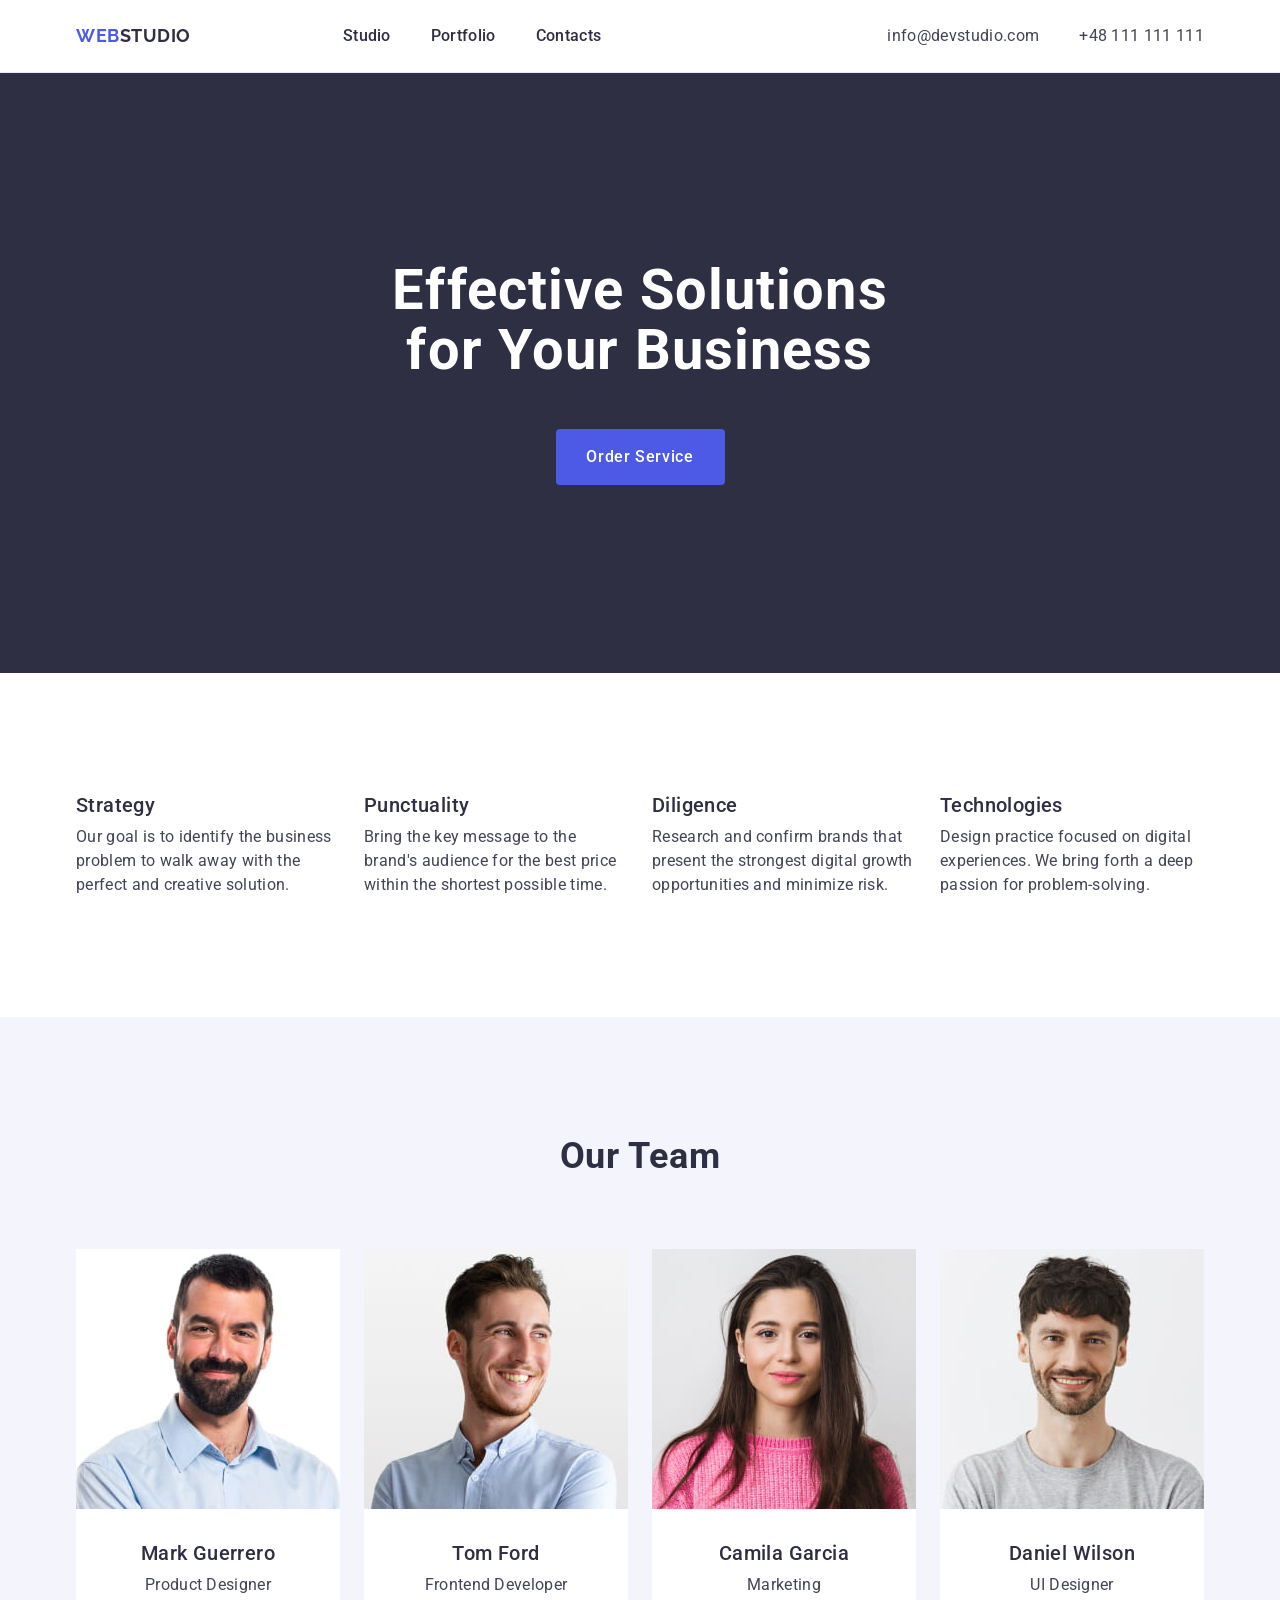
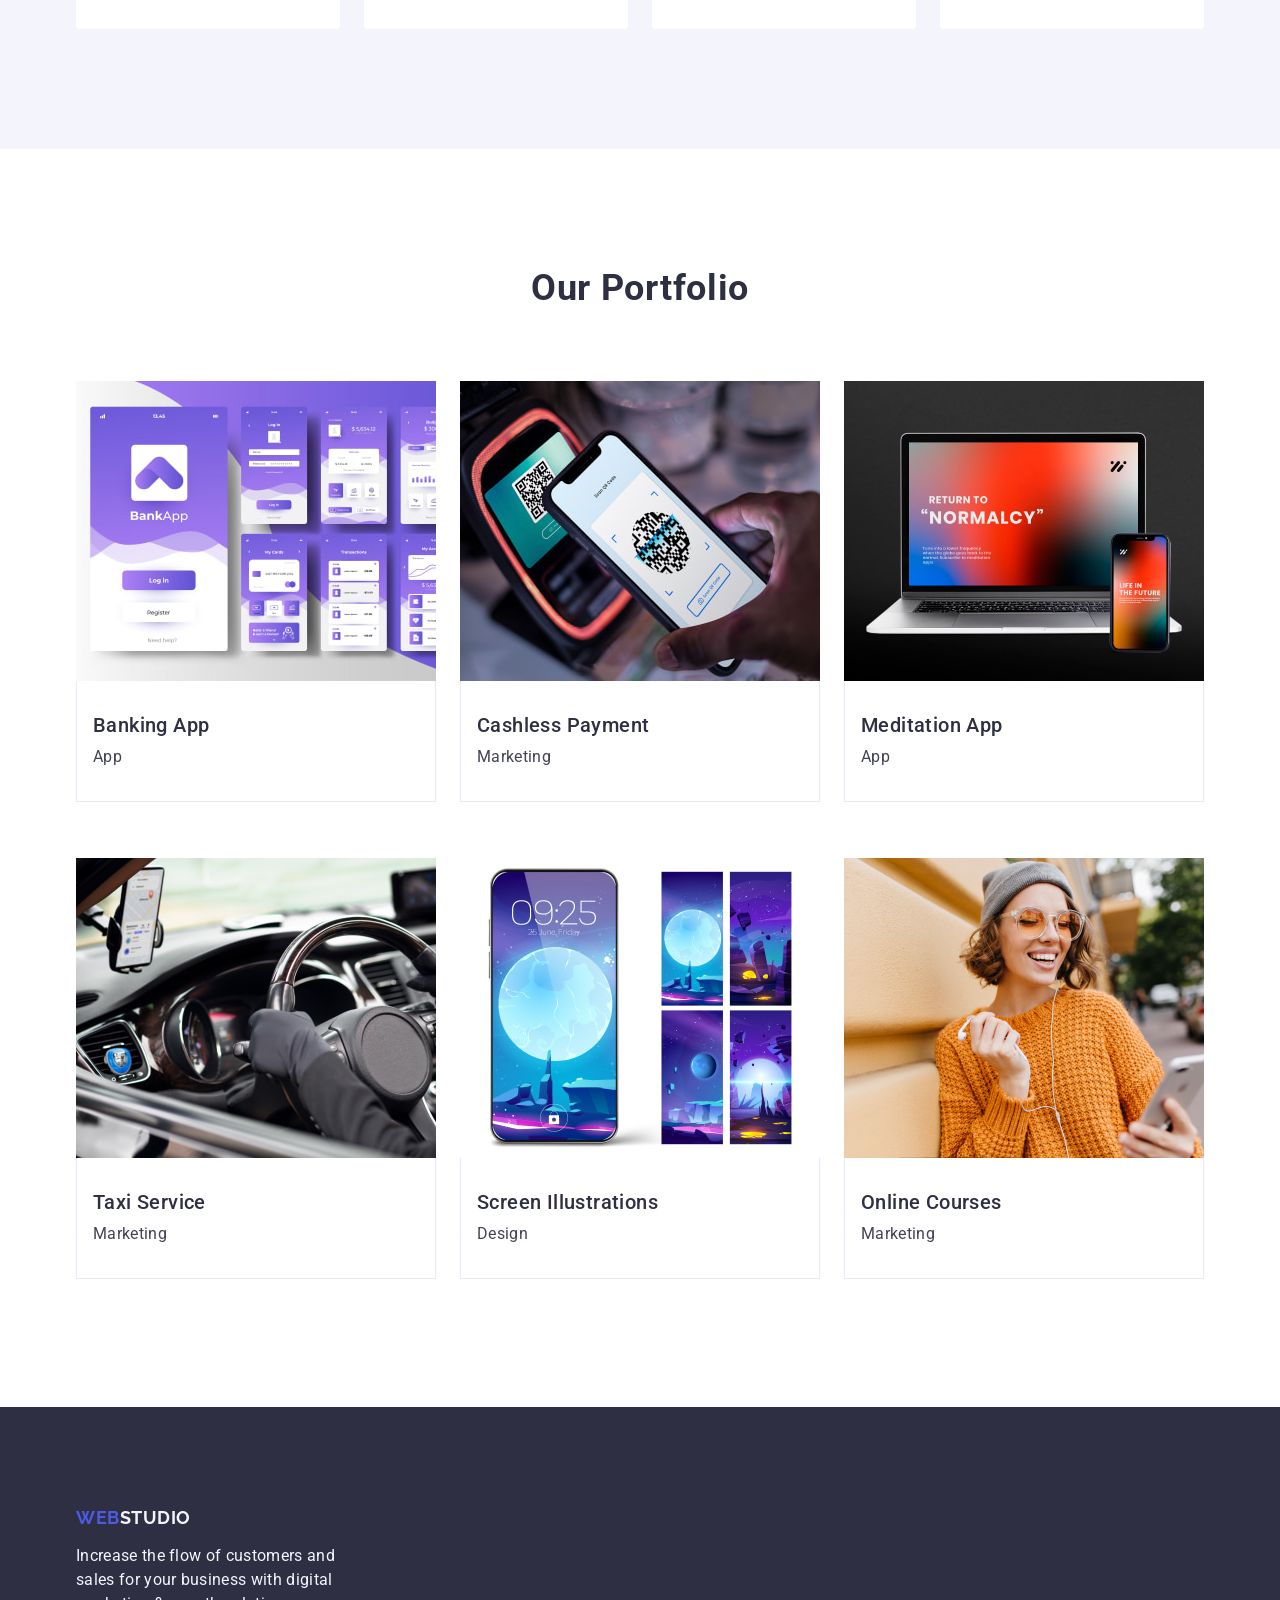
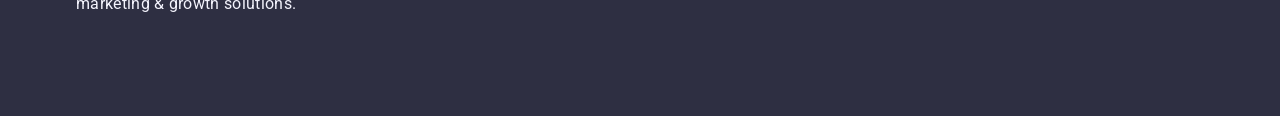
==== commit 0860aa18: "s" ====
--- a/index.html
+++ b/index.html
@@ -58,8 +58,10 @@
     <main>
       <!-- =================================== HERO SECTION (1)===================================-->
       <section class="hero">
-        <h1 class="hero-title">Effective Solutions for Your Business</h1>
-        <button type="button" class="hero-button-body">Order Service</button>
+        <div class="container">
+          <h1 class="hero-title">Effective Solutions for Your Business</h1>
+          <button type="button" class="hero-button-body">Order Service</button>
+        </div>
       </section>
       <!-- =================================== DESCRIPTION SECTION (2) ===================================-->
       <section class="description">
@@ -109,8 +111,10 @@
                 width="264"
                 height="260"
               />
-              <h3 class="name-title">Mark Guerrero</h3>
-              <p class="name-copy">Product Designer</p>
+              <div class="name">
+                <h3 class="name-title">Mark Guerrero</h3>
+                <p class="name-copy">Product Designer</p>
+              </div>
             </li>
             <li class="team-item">
               <img
@@ -119,8 +123,10 @@
                 width="264"
                 height="260"
               />
-              <h3 class="name-title">Tom Ford</h3>
-              <p class="name-copy">Frontend Developer</p>
+              <div class="name">
+                <h3 class="name-title">Tom Ford</h3>
+                <p class="name-copy">Frontend Developer</p>
+              </div>
             </li>
             <li class="team-item">
               <img
@@ -129,8 +135,10 @@
                 width="264"
                 height="260"
               />
-              <h3 class="name-title">Camila Garcia</h3>
-              <p class="name-copy">Marketing</p>
+              <div class="name">
+                <h3 class="name-title">Camila Garcia</h3>
+                <p class="name-copy">Marketing</p>
+              </div>
             </li>
             <li class="team-item">
               <img
@@ -139,8 +147,10 @@
                 width="264"
                 height="260"
               />
-              <h3 class="name-title">Daniel Wilson</h3>
-              <p class="name-copy">UI Designer</p>
+              <div class="name">
+                <h3 class="name-title">Daniel Wilson</h3>
+                <p class="name-copy">UI Designer</p>
+              </div>
             </li>
           </ul>
         </div>
@@ -157,8 +167,10 @@
                 width="360"
                 height="300"
               />
-              <h3 class="portfolio-container-title">Banking App</h3>
-              <p class="portfolio-container-copy">App</p>
+              <div class="portfolio-container">
+                <h3 class="portfolio-container-title">Banking App</h3>
+                <p class="portfolio-container-copy">App</p>
+              </div>
             </li>
             <li class="portfolio-item">
               <img
@@ -167,8 +179,10 @@
                 width="360"
                 height="300"
               />
-              <h3 class="portfolio-container-title">Cashless Payment</h3>
-              <p class="portfolio-container-copy">Marketing</p>
+              <div class="portfolio-container">
+                <h3 class="portfolio-container-title">Cashless Payment</h3>
+                <p class="portfolio-container-copy">Marketing</p>
+              </div>
             </li>
             <li class="portfolio-item">
               <img
@@ -177,8 +191,10 @@
                 width="360"
                 height="300"
               />
-              <h3 class="portfolio-container-title">Meditation App</h3>
-              <p class="portfolio-container-copy">App</p>
+              <div class="portfolio-container">
+                <h3 class="portfolio-container-title">Meditation App</h3>
+                <p class="portfolio-container-copy">App</p>
+              </div>
             </li>
             <li class="portfolio-item">
               <img
@@ -187,8 +203,10 @@
                 width="360"
                 height="300"
               />
-              <h3 class="portfolio-container-title">Taxi Service</h3>
-              <p class="portfolio-container-copy">Marketing</p>
+              <div class="portfolio-container">
+                <h3 class="portfolio-container-title">Taxi Service</h3>
+                <p class="portfolio-container-copy">Marketing</p>
+              </div>
             </li>
             <li class="portfolio-item">
               <img
@@ -197,8 +215,10 @@
                 width="360"
                 height="300"
               />
-              <h3 class="portfolio-container-title">Screen Illustrations</h3>
-              <p class="portfolio-container-copy">Design</p>
+              <div class="portfolio-container">
+                <h3 class="portfolio-container-title">Screen Illustrations</h3>
+                <p class="portfolio-container-copy">Design</p>
+              </div>
             </li>
             <li class="portfolio-item">
               <img
@@ -207,8 +227,10 @@
                 width="360"
                 height="300"
               />
-              <h3 class="portfolio-container-title">Online Courses</h3>
-              <p class="portfolio-container-copy">Marketing</p>
+              <div class="portfolio-container">
+                <h3 class="portfolio-container-title">Online Courses</h3>
+                <p class="portfolio-container-copy">Marketing</p>
+              </div>
             </li>
           </ul>
         </div>
@@ -216,13 +238,15 @@
     </main>
     <!-- =================================== FOOTER SECTION ===================================-->
     <footer class="footer">
-      <a class="footer-link link" href="/index.html"
-        >Web<span class="footer-link-span">Studio</span></a
-      >
-      <p class="footer-copy">
-        Increase the flow of customers and sales for your business with digital
-        marketing & growth solutions.
-      </p>
+      <div class="container">
+        <a class="footer-link link" href="/index.html"
+          >Web<span class="footer-link-span">Studio</span></a
+        >
+        <p class="footer-copy">
+          Increase the flow of customers and sales for your business with
+          digital marketing & growth solutions.
+        </p>
+      </div>
     </footer>
   </body>
 </html>
--- a/css/styles.css
+++ b/css/styles.css
@@ -211,6 +211,7 @@
   line-height: 1.2;
   letter-spacing: 0.02em;
   color: var(--navyblue);
+  margin-bottom: 8px;
 }
 
 .description-copy {
@@ -241,13 +242,6 @@
   text-transform: capitalize;
   color: var(--navyblue);
   margin-bottom: 72px;
-}
-.name-title {
-  font-weight: 500;
-  font-size: 20px;
-  line-height: 1.2;
-  letter-spacing: 0.02em;
-  color: var(--navyblue);
 }
 
 .team-list {
@@ -260,6 +254,19 @@
   width: calc((100% - 72px) / 4);
   border-radius: 0px 0px 4px 4px;
 }
+.name {
+  padding: 32px 16px;
+}
+
+.name-title {
+  font-weight: 500;
+  font-size: 20px;
+  line-height: 1.2;
+  letter-spacing: 0.02em;
+  color: var(--navyblue);
+  text-align: center;
+  margin-bottom: 8px;
+}
 
 .name-copy {
   letter-spacing: 0.02em;
@@ -268,7 +275,7 @@
 
 /* =========================== PORTFOLIO SECTION (4) ========================== */
 .portfolio {
-  padding-top: 96px;
+  padding-top: 120px;
   padding-bottom: 120px;
 }
 
@@ -281,8 +288,6 @@
 
 .portfolio-item {
   width: calc((100% - 48px) / 3);
-
-  border: 1px solid var(--grey);
 }
 
 .portfolio-title {
@@ -295,7 +300,15 @@
   text-align: center;
   color: var(--navyblue);
   text-transform: capitalize;
-}
+  margin-bottom: 72px;
+}
+.portfolio-container {
+  padding: 32px 16px;
+  border: 1px solid #e7e9fc;
+  border-top: none;
+  margin-bottom: 8px;
+}
+
 .portfolio-container-title {
   font-size: 20px;
   font-weight: 500;
@@ -337,6 +350,7 @@
 
 .footer-copy {
   color: var(--cloud);
+  max-width: 264px;
 }
 
 .footer-link {
